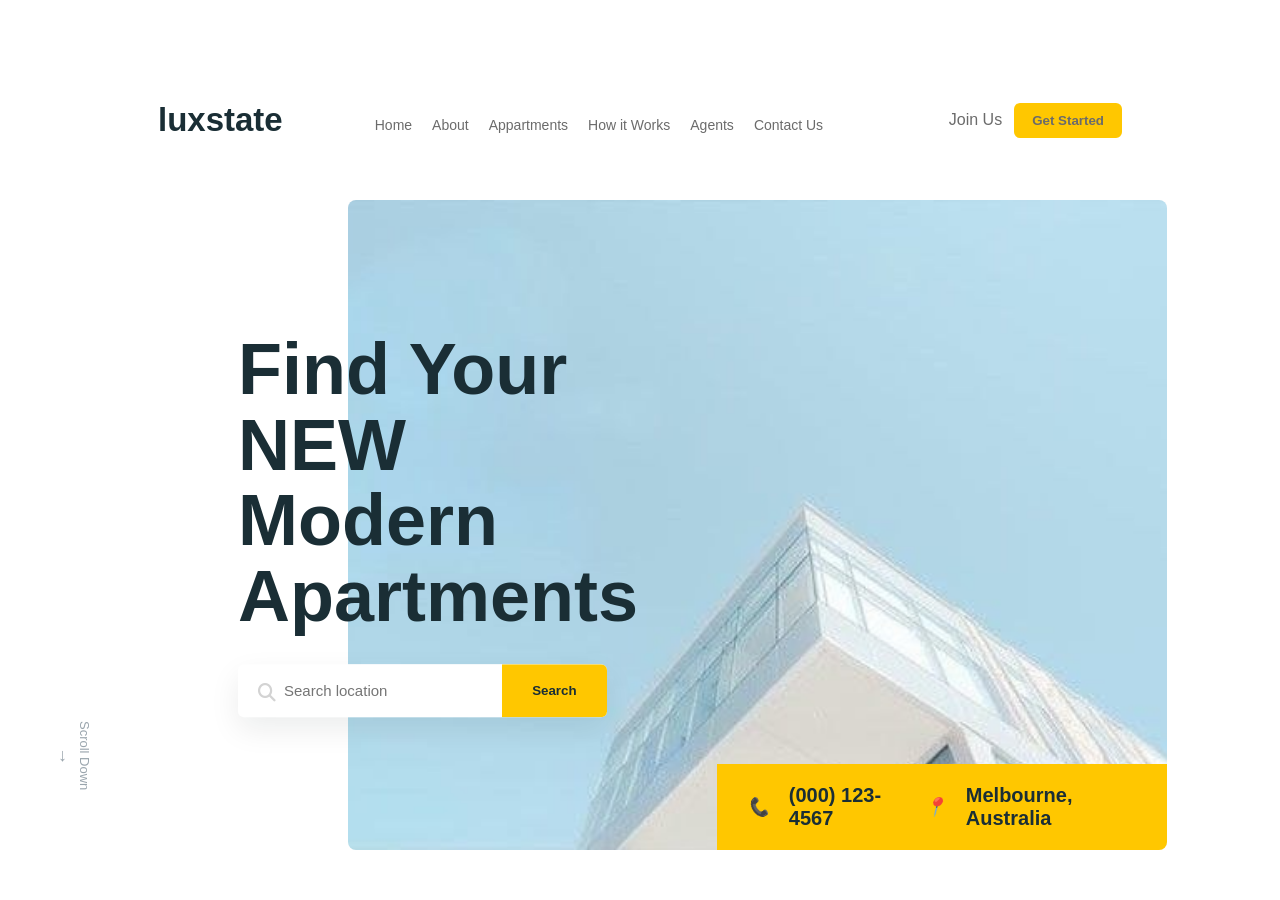
==== luxstate position/index.html @ bfac6f5a "Add to tasks" ====
<!DOCTYPE html>
<html lang="en">

<head>
    <meta charset="UTF-8">
    <meta name="viewport" content="width=device-width, initial-scale=1.0">
    <title>luxstate</title>
    <link rel="stylesheet" href="https://cdnjs.cloudflare.com/ajax/libs/font-awesome/6.5.2/css/all.min.css">
    <link rel="stylesheet" href="Css/style.css">
</head>

<body>
    <header>
        <div class="heading">
            <div class="logo">
                <h2>luxstate</h2>
            </div>
            <nav>
                <ul>
                    <li><a href="#">Home</a></li>
                    <li><a href="#">About</a></li>
                    <li><a href="#">Appartments</a></li>
                    <li><a href="#">How it Works</a></li>
                    <li><a href="#">Agents</a></li>
                    <li><a href="#">Contact Us</a></li>
                </ul>
            </nav>
            <div class="start">
                <a href="#">Join Us</a>
                <button>Get Started</button>
            </div>
        </div>
    </header>

    <section class="container">
        <!-- place image first so positioned children (content, info-bar) overlay correctly -->
        <div class="image">
            <img src="images/photo_2026-07-14_23-24-27.jpg" alt="building image">
            <div class="info-bar">
                <div class="info-item">
                    <i>📞</i> <span>(000) 123-4567</span>
                </div>
                <div class="info-item">
                    <i>📍</i> <span>Melbourne, Australia</span>
                </div>
            </div>
        </div>

        <div class="content">
            <div class="text">
                <h1>Find Your NEW <br>Modern Apartments</h1>
            </div>
            <div class="search-box">
                <i class="fa-solid fa-magnifying-glass"></i>
    <input type="text" placeholder="Search location">
                <button>Search</button>
            </div>
        </div>

        <div class="scroll-down">
            <span>Scroll Down</span>
            <div class="arrow">↓</div>
        </div>
    </section>

</body>

</html>
---- luxstate position/Css/style.css ----
*{
    margin:0;
    padding:0;
    box-sizing: border-box;
}
body{
    font-family: Arial, Helvetica, sans-serif;
    background-color: #ffffff;
    color: #1a2e35;
}

.heading{
    background-color: white;
    width:80%;
    margin:80px auto 0;
    height: 80px;
    display: flex;
    justify-content: space-between;
    align-items: center;
    padding: 0 30px;
    gap: 20px;
}
.logo{
    font-weight: 600;
    font-size: 22px;
    color: #1a2e35;
}
nav{
    width:50%;
    margin-left: auto;
}
nav ul{
    list-style: none;
    margin:0;
    display:flex;
    align-items:center;
    gap:20px;
    font-size: 30px;
}

nav a{
    text-decoration: none;
    color: #6b6b6b;
    font-size:14px;

}
.start{
    margin-left: auto;
    display:flex;
    align-items:center;
    gap:12px;
}
.start a{
    color: #6b6b6b;
    text-decoration: none;
}
.start button{
    border:none;
    padding:10px 18px;
    color: #6b6b6b;
    background-color: #ffc700;
    border-radius: 6px;
    cursor:pointer;
    font-weight:600;
}

.container{
    width:80%;
    margin:40px auto;
    position: relative;
    overflow: visible;
}
.image{
    width:80%;
    height: 650px;
    position: relative;
    left:21.5%;
    border-radius: 8px;
    overflow: hidden;
    background: #dfeff6;
}
.image img{
    width:100%;
    height: 100%;
    object-fit: cover;
    display:block;
}


.content{
    position: absolute;
    top: 50%;
    left: 110px;
    transform: translateY(-50%);
    width: 48%;
    z-index: 3;
}
.text h1{
    font-size: 72px;
    line-height: 1.05;
    color:#1a2e35;
    margin-bottom: 30px;
    font-weight:700;
}

.search-box{
    display: flex;
    width: 75%;
    background:#fff;
    box-shadow: 0 12px 30px rgba(10,20,30,0.08);
    border-radius: 6px;
    overflow: hidden;
    margin-top: 10px;
}
.search-box input{
    flex:1;
    padding:18px 8px;
    border:none;
    outline:none;
    font-size:15px;
    color:#6b6b6b;
}
.search-box button{
    padding:16px 30px;
    border:none;
    background-color: #ffc700;
    font-weight:700;
    cursor:pointer;
    color:#1a2e35;
}
i{
    color:lightgray;
    font-size:18px;
    padding-top:20px;
    padding-left:20px;
}
.scroll-down{
    position: absolute;
    left: -70px;
    bottom: 60px;
    display: flex;
    flex-direction: column;
    align-items: center;
    color: #9aa5ad;
    font-size: 13px;
    writing-mode: vertical-rl;
    text-orientation: mixed;
    gap: 10px;
    z-index: 2;
}
.scroll-down .arrow{
    writing-mode: horizontal-tb;
    font-size: 18px;
}

.info-bar{
    position: absolute;
    bottom: 0px;
    right: 0;
    width: 55%;
    background-color: #ffc700;
    display: flex;
    align-items: center;
    justify-content: space-around;
    padding:20px;
    z-index: 4;
}
.info-item{
    display: flex;
    align-items: center;
    gap: 10px;
    font-weight: 700;
    color:#1a2e35;
    font-size:20px;
}
.info-item i{
padding:10px;
}
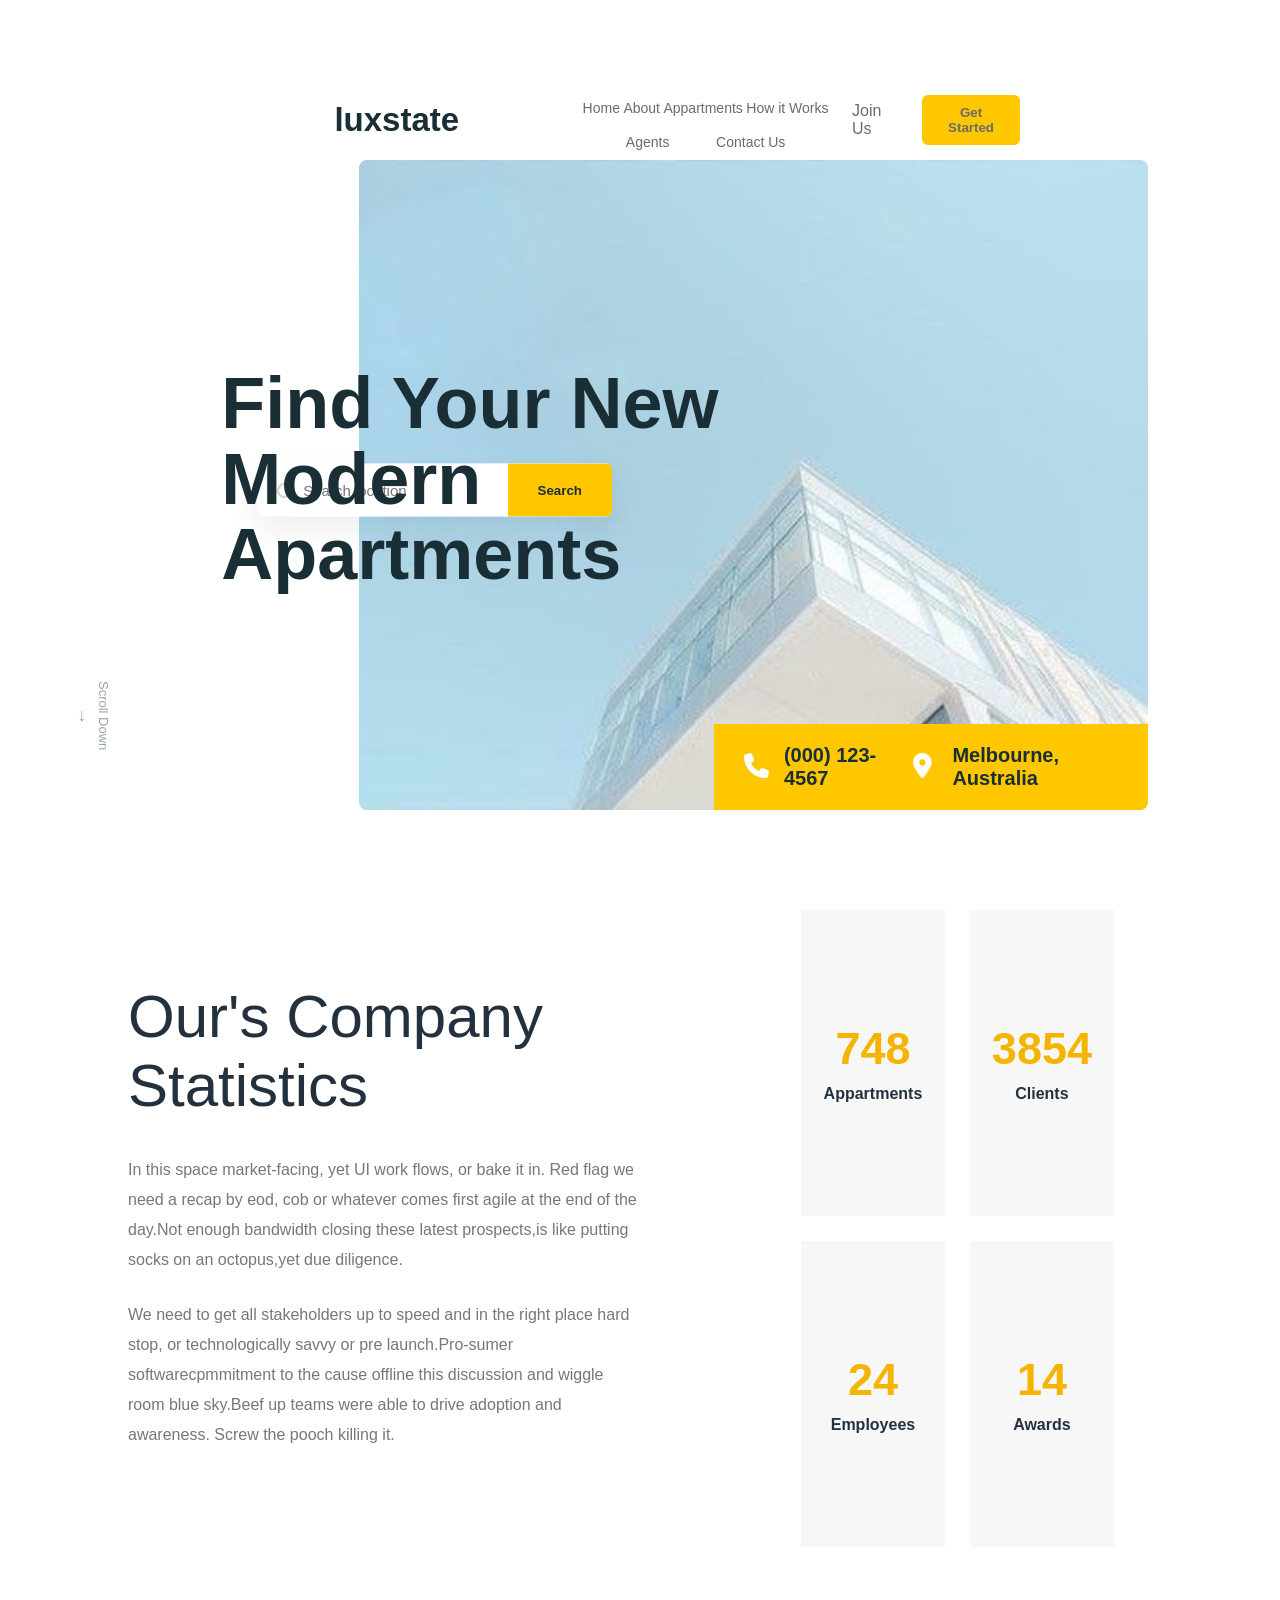
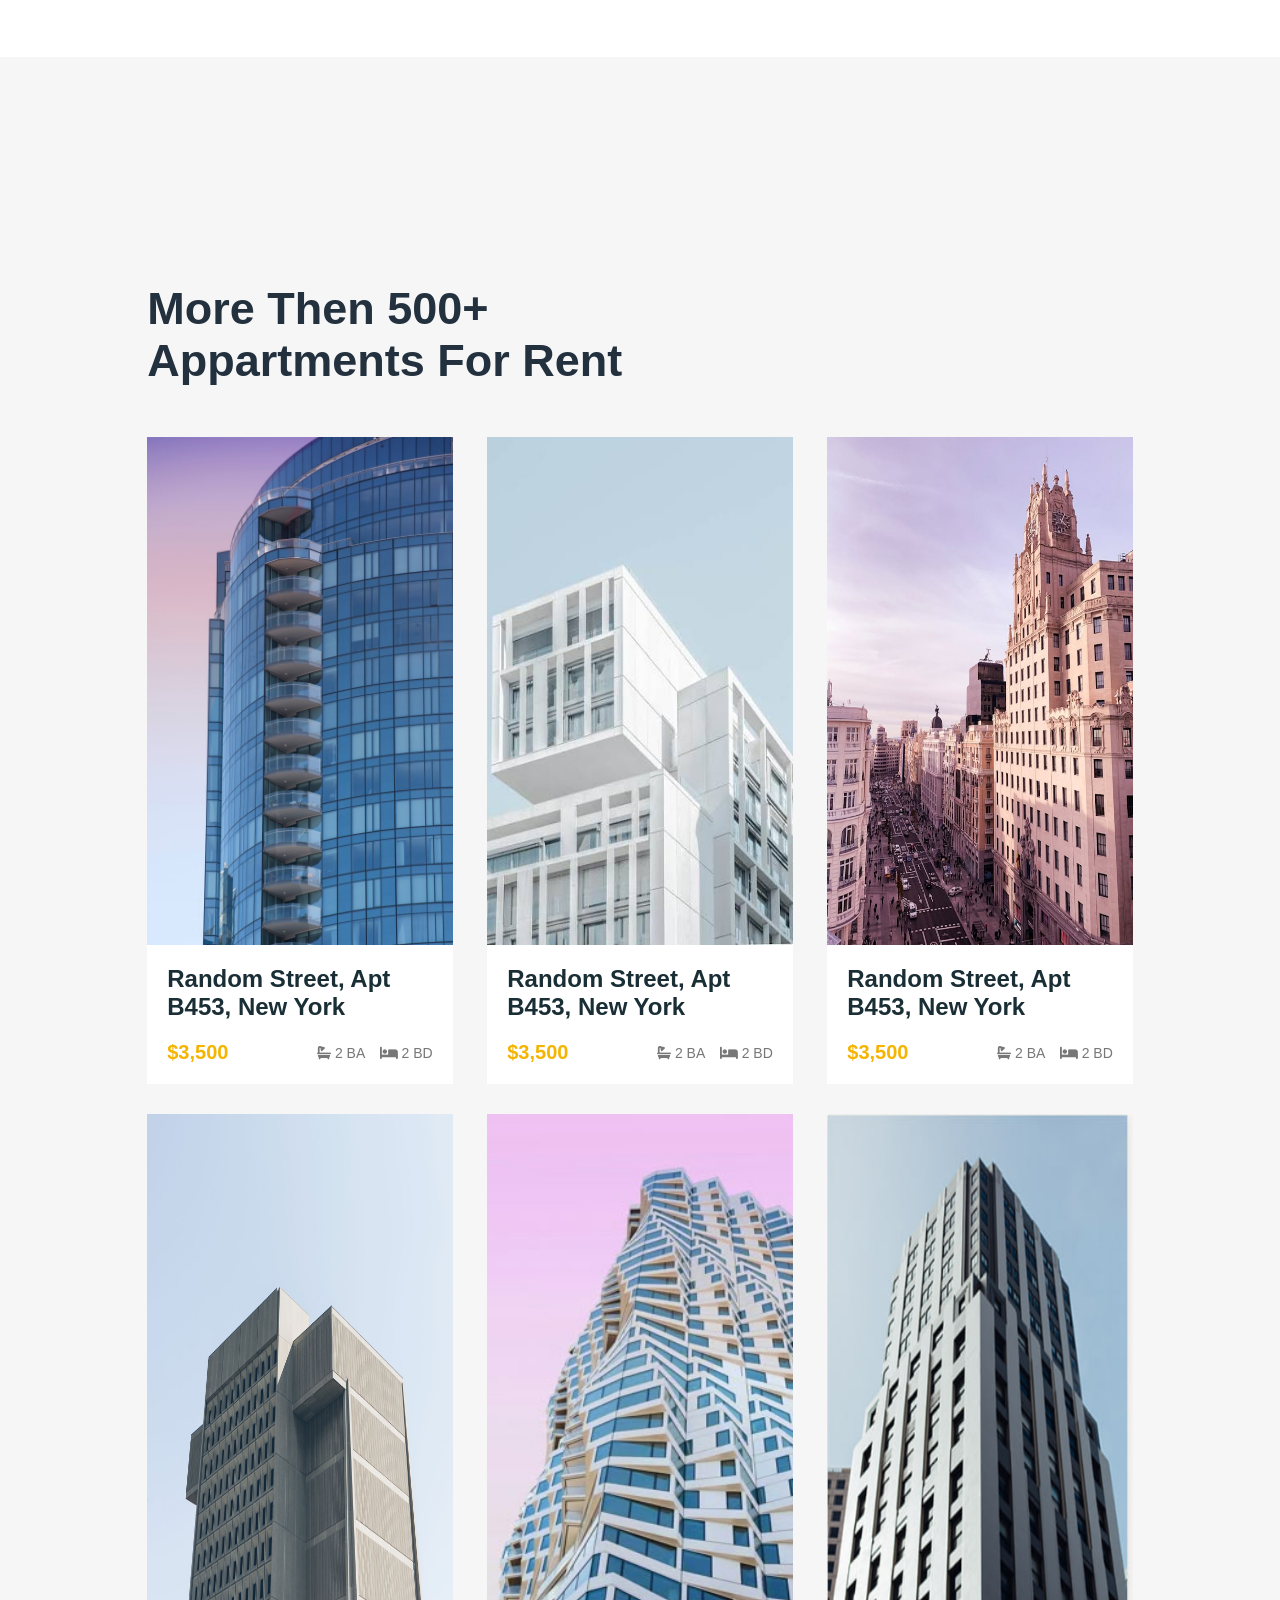
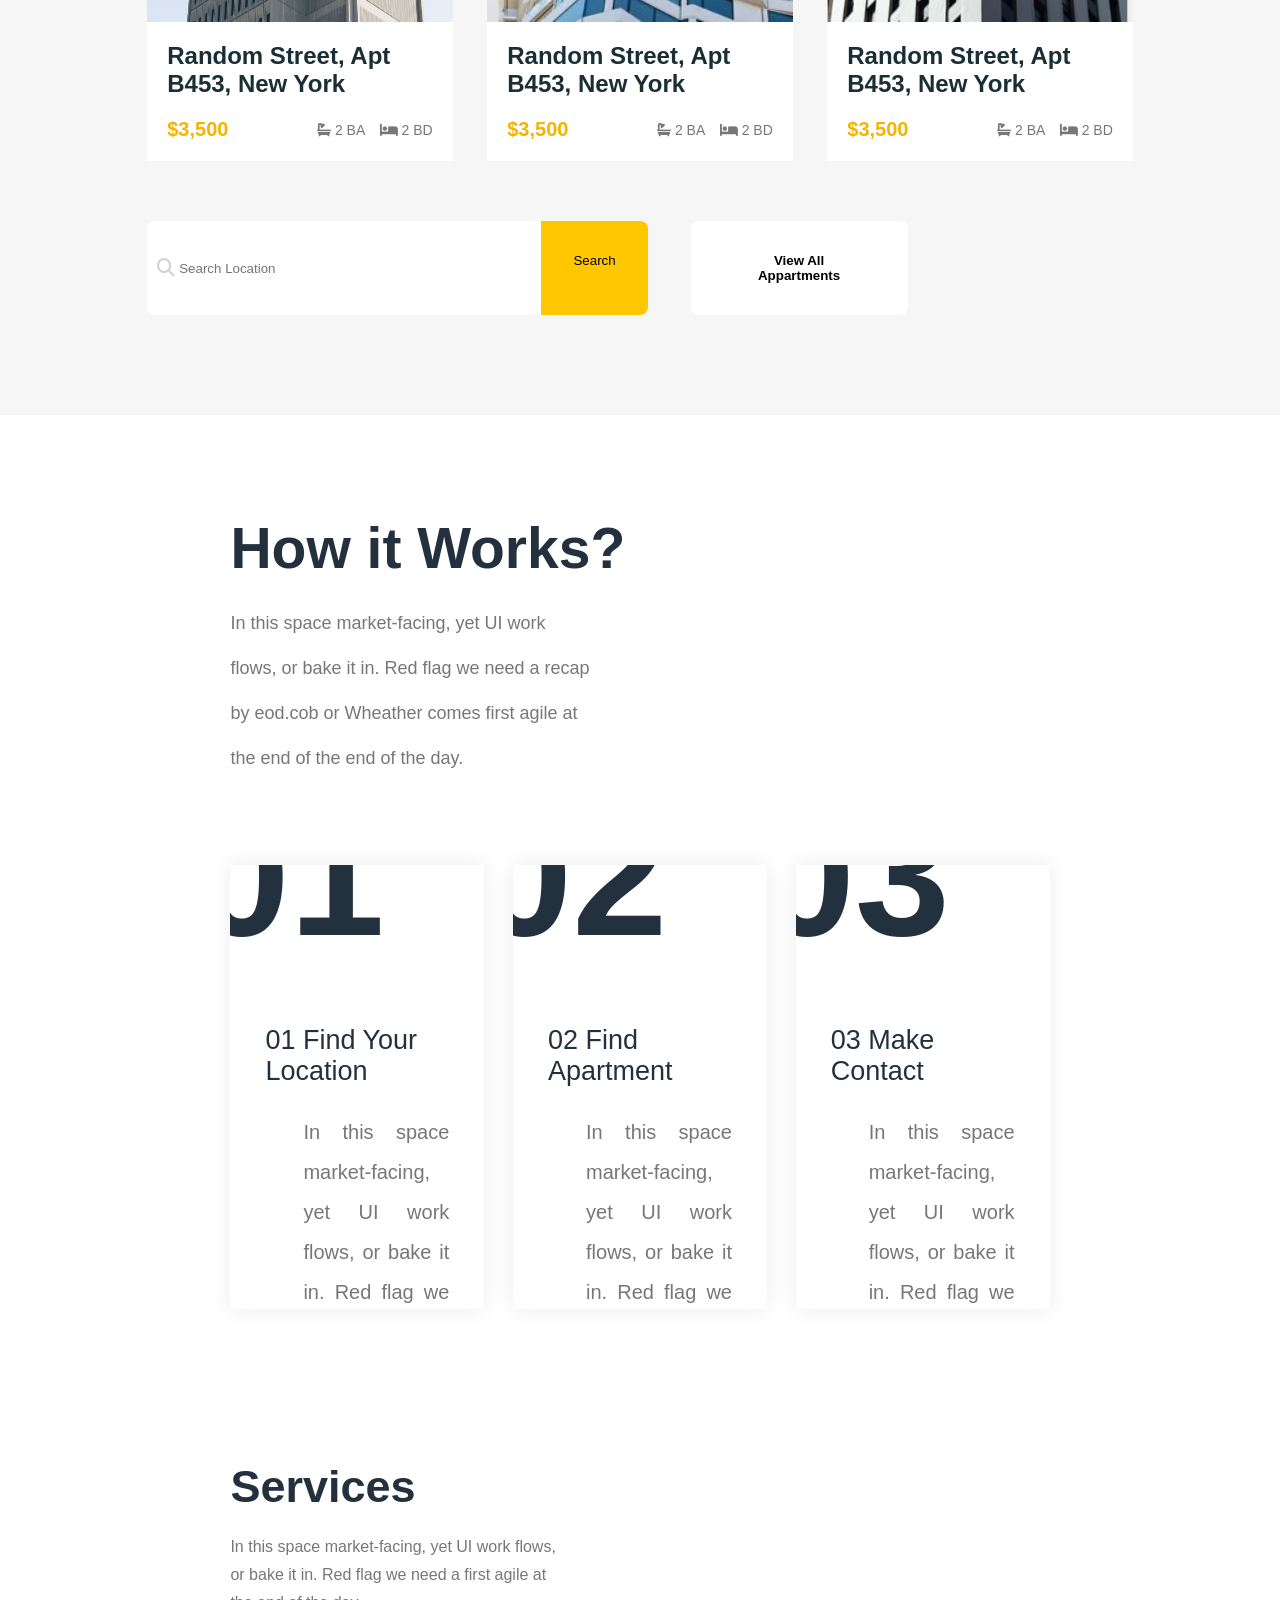
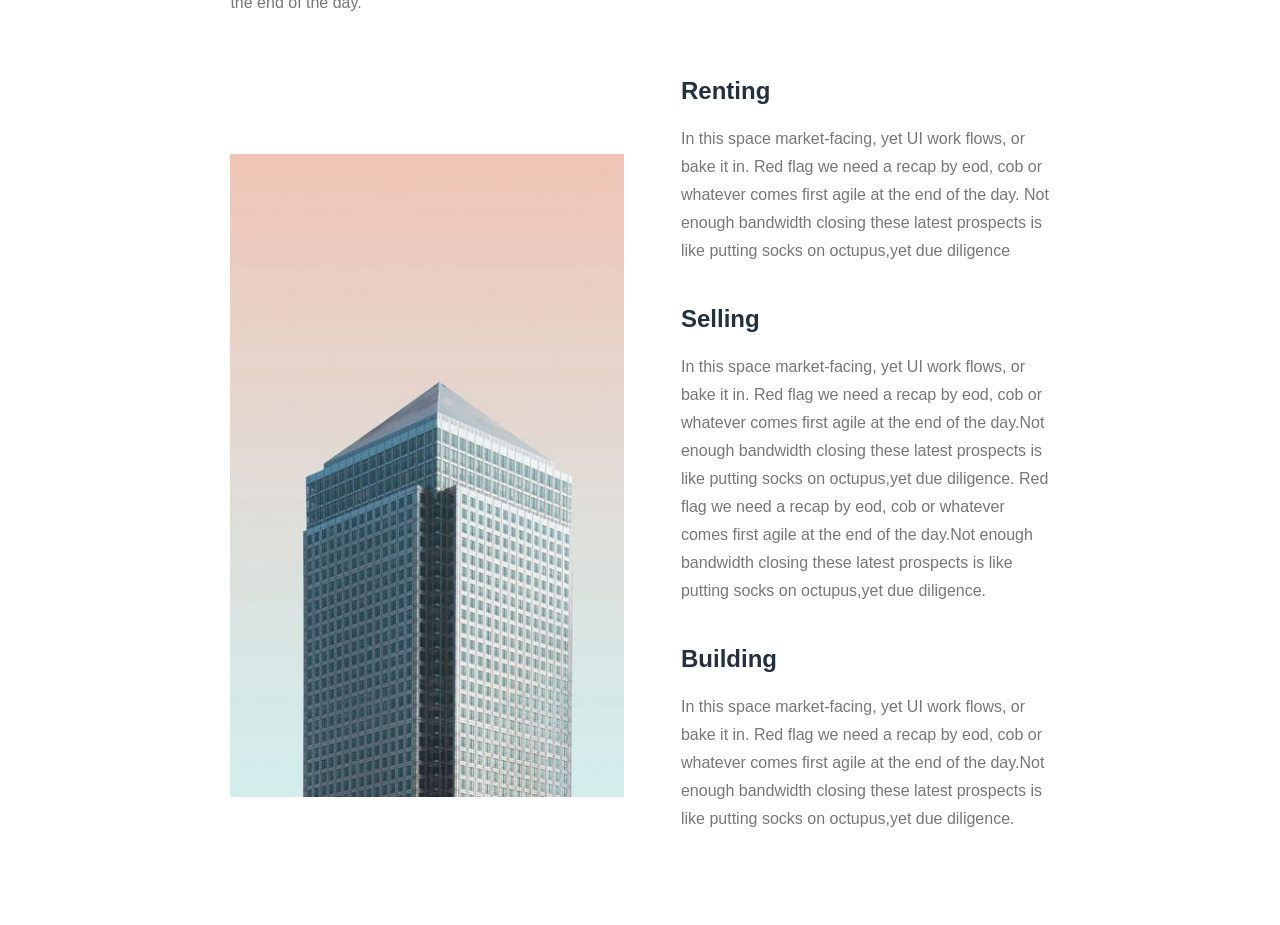
==== commit 9083eae0: "update luxstate" ====
--- a/luxstate position/index.html
+++ b/luxstate position/index.html
@@ -1,4 +1,3 @@
-
 <!DOCTYPE html>
 <html lang="en">
 
@@ -34,26 +33,28 @@
     </header>
 
     <section class="container">
-        <!-- place image first so positioned children (content, info-bar) overlay correctly -->
+
         <div class="image">
             <img src="images/photo_2026-07-14_23-24-27.jpg" alt="building image">
             <div class="info-bar">
                 <div class="info-item">
-                    <i>📞</i> <span>(000) 123-4567</span>
+                    <i class="fa-solid fa-phone fa-lg"></i>
+                    <span>(000) 123-4567</span>
                 </div>
                 <div class="info-item">
-                    <i>📍</i> <span>Melbourne, Australia</span>
+                    <i class="fa-solid fa-location-dot fa-lg"></i>
+                    <span>Melbourne, Australia</span>
                 </div>
             </div>
         </div>
 
         <div class="content">
             <div class="text">
-                <h1>Find Your NEW <br>Modern Apartments</h1>
+                <h1>Find Your New <br>Modern Apartments</h1>
             </div>
             <div class="search-box">
                 <i class="fa-solid fa-magnifying-glass"></i>
-    <input type="text" placeholder="Search location">
+                <input type="text" placeholder="Search location">
                 <button>Search</button>
             </div>
         </div>
@@ -63,7 +64,298 @@
             <div class="arrow">↓</div>
         </div>
     </section>
+    <section class="statistics">
+
+        <div class="statistics-container">
+
+            <div class="left">
+                <h2>Our's Company <br> Statistics</h2>
+
+                <p>
+                    In this space market-facing, yet UI work flows, or bake it in.
+                    Red flag we need a recap by eod, cob or whatever comes first
+                    agile at the end of the day.Not enough bandwidth closing these
+                    latest prospects,is like putting socks on an octopus,yet due diligence.
+                </p>
+
+                <p>
+                    We need to get all stakeholders up to speed and in the right
+                    place hard stop, or technologically savvy or pre launch.Pro-sumer
+                    softwarecpmmitment to the cause offline this discussion and wiggle
+                    room blue sky.Beef up teams were able to drive adoption and awareness.
+                    Screw the pooch killing it.
+                </p>
+            </div>
+
+            <div class="right">
+
+                <div class="box">
+                    <h3>748</h3>
+                    <p>Appartments</p>
+                </div>
+
+                <div class="box">
+                    <h3>3854</h3>
+                    <p>Clients</p>
+                </div>
+
+                <div class="box">
+                    <h3>24</h3>
+                    <p>Employees</p>
+                </div>
+
+                <div class="box">
+                    <h3>14</h3>
+                    <p>Awards</p>
+                </div>
+
+            </div>
+
+        </div>
+
+    </section>
+    <section class="apartments">
+
+        <div class="container">
+
+            <h2>More Then 500+ <br> Appartments For Rent</h2>
+
+            <div class="cards">
+
+                <div class="card">
+                    <img src=" images\jude-beck-z_xw6LWRENQ-unsplash-676x1024.jpg" alt="">
+                    <div class="card-info">
+                        <h4>Random Street, Apt B453, New York</h4>
+
+                        <div class="details">
+                            <span class="price">$3,500</span>
+
+                            <div class="icons">
+                                <span><i class="fa-solid fa-bath"></i> 2 BA</span>
+                                <span><i class="fa-solid fa-bed"></i> 2 BD</span>
+                            </div>
+                        </div>
+
+                    </div>
+                </div>
+
+                <div class="card">
+                    <img src="images\WhiteBuilding.jpg" alt="">
+                    <div class="card-info">
+                        <h4>Random Street, Apt B453, New York</h4>
+
+                        <div class="details">
+                            <span class="price">$3,500</span>
+
+                            <div class="icons">
+                                <span><i class="fa-solid fa-bath"></i> 2 BA</span>
+                                <span><i class="fa-solid fa-bed"></i> 2 BD</span>
+                            </div>
+                        </div>
+
+                    </div>
+                </div>
+
+                <div class="card">
+                    <img src="images\2atbdq-alev-takil-TAW3H-7NV5k-unsplash.jpg" alt="">
+                    <div class="card-info">
+                        <h4>Random Street, Apt B453, New York</h4>
+
+                        <div class="details">
+                            <span class="price">$3,500</span>
+
+                            <div class="icons">
+                                <span><i class="fa-solid fa-bath"></i> 2 BA</span>
+                                <span><i class="fa-solid fa-bed"></i> 2 BD</span>
+                            </div>
+                        </div>
+
+                    </div>
+                </div>
+                <div class="card">
+                    <img src="images\building-featured.jpg" alt="">
+                    <div class="card-info">
+                        <h4>Random Street, Apt B453, New York</h4>
+
+                        <div class="details">
+                            <span class="price">$3,500</span>
+
+                            <div class="icons">
+                                <span><i class="fa-solid fa-bath"></i> 2 BA</span>
+                                <span><i class="fa-solid fa-bed"></i> 2 BD</span>
+                            </div>
+                        </div>
+
+                    </div>
+                </div>
+                <div class="card">
+                    <img src="images\c5286c29a8b486615e96620920398c41.jpg" alt="">
+                    <div class="card-info">
+                        <h4>Random Street, Apt B453, New York</h4>
+
+                        <div class="details">
+                            <span class="price">$3,500</span>
+
+                            <div class="icons">
+                                <span><i class="fa-solid fa-bath"></i> 2 BA</span>
+                                <span><i class="fa-solid fa-bed"></i> 2 BD</span>
+                            </div>
+                        </div>
+
+                    </div>
+                </div>
+                <div class="card">
+                    <img src="images\photo_2026-07-16_14-26-11.jpg" alt="">
+                    <div class="card-info">
+                        <h4>Random Street, Apt B453, New York</h4>
+
+                        <div class="details">
+                            <span class="price">$3,500</span>
+
+                            <div class="icons">
+                                <span><i class="fa-solid fa-bath"></i> 2 BA</span>
+                                <span><i class="fa-solid fa-bed"></i> 2 BD</span>
+                            </div>
+                        </div>
+
+                    </div>
+                </div>
+            </div>
+
+            <div class="buttom">
+                <i class="fa-solid fa-magnifying-glass"></i>
+                <input type="text" placeholder="Search Location">
+                <button class="search">Search</button>
+
+                <button class="view-btn">View All Appartments</button>
+
+            </div>
+
+        </div>
+
+    </section>
+    <section class="works">
+
+    <div class="works-container">
+
+        <h2>How it Works?</h2>
+
+        <p class="title">
+            In this space market-facing, yet UI work flows, or bake it in.
+            Red flag we need a recap by eod.cob or Wheather comes first agile
+            at the end of the end of the day.
+        </p>
+
+        <div class="work-cards">
+
+            <div class="work-card ">
+                <h1>01</h1>
+
+                <h3>01 Find Your Location</h3>
+
+                <p>
+                    In this space market-facing, yet UI work flows,
+                    or bake it in. Red flag we need the day.
+                </p>
+
+                <a href="#">Find Location</a>
+            </div>
+
+            <div class="work-card">
+                <h1>02</h1>
+
+                <h3>02 Find Apartment</h3>
+
+                <p>
+                    In this space market-facing, yet UI work flows,
+                    or bake it in. Red flag we need the day.
+                </p>
+
+                <a href="#">Find Apartment</a>
+            </div>
+
+            <div class="work-card">
+                <h1>03</h1>
+
+                <h3>03 Make Contact</h3>
+
+                <p>
+                    In this space market-facing, yet UI work flows,
+                    or bake it in. Red flag we need the day.
+
+                </p>
+
+                <a href="#">Make Contact</a>
+            </div>
+
+        </div>
+
+    </div>
+
+</section>
+<section class="services">
+
+    <div class="services-container">
+
+        <h2>Services</h2>
+
+        <p class="services-text">
+            In this space market-facing, yet UI work flows, or bake it in.
+            Red flag we need a first agile at the end of the day.
+        </p>
+
+        <div class="services-content">
+
+            <div class="services-image">
+                <img src="images/12essentialiving-8bEUB1cOKwA-unsplash1-420x660.jpg" alt="">
+            </div>
+
+            <div class="services-info">
+
+                <div class="service">
+                    <h3>Renting</h3>
+
+                    <p>
+                        In this space market-facing, yet UI work flows, or bake it in.
+                        Red flag we need a recap by eod, cob or whatever comes first
+                        agile at the end of the day. Not enough bandwidth closing these latest
+                        prospects is like putting socks on octupus,yet due diligence
+                    </p>
+                </div>
+
+                <div class="service">
+                    <h3>Selling</h3>
+
+                    <p>
+                        In this space market-facing, yet UI work flows, or bake it in.
+                        Red flag we need a recap by eod, cob or whatever comes first
+                        agile at the end of the day.Not enough bandwidth closing these 
+                        latest prospects is like putting socks on octupus,yet due diligence.
+                        Red flag we need a recap by eod, cob or whatever comes first agile at
+                        the end of the day.Not enough bandwidth closing these latest prospects 
+                        is like putting socks on octupus,yet due diligence.
+                    </p>
+                </div>
+
+                <div class="service">
+                    <h3>Building</h3>
+
+                    <p>
+                        In this space market-facing, yet UI work flows, or bake it in.
+                        Red flag we need a recap by eod, cob or whatever comes first
+                        agile at the end of the day.Not enough bandwidth closing these
+                         latest prospects is like putting socks on octupus,yet due diligence.
+                    </p>
+                </div>
+
+            </div>
+
+        </div>
+
+    </div>
+
+</section>
 
 </body>
 
-</html>
+</html>
--- a/luxstate position/Css/style.css
+++ b/luxstate position/Css/style.css
@@ -9,7 +9,10 @@
     background-color: #ffffff;
     color: #1a2e35;
 }
-
+header{
+    width:80%;
+    margin:auto;
+}
 .heading{
     background-color: white;
     width:80%;
@@ -25,17 +28,19 @@
     font-weight: 600;
     font-size: 22px;
     color: #1a2e35;
+    margin-left:74px;
 }
 nav{
-    width:50%;
-    margin-left: auto;
+    width:37%;
+    margin-left: 100px;
 }
 nav ul{
     list-style: none;
     margin:0;
     display:flex;
+    flex-wrap:wrap;
     align-items:center;
-    gap:20px;
+    justify-content:space-evenly;
     font-size: 30px;
 }
 
@@ -49,7 +54,7 @@
     margin-left: auto;
     display:flex;
     align-items:center;
-    gap:12px;
+    gap:25px;
 }
 .start a{
     color: #6b6b6b;
@@ -70,6 +75,7 @@
     margin:40px auto;
     position: relative;
     overflow: visible;
+    
 }
 .image{
     width:80%;
@@ -101,7 +107,7 @@
     line-height: 1.05;
     color:#1a2e35;
     margin-bottom: 30px;
-    font-weight:700;
+    font-weight:700
 }
 
 .search-box{
@@ -125,11 +131,11 @@
     padding:16px 30px;
     border:none;
     background-color: #ffc700;
-    font-weight:700;
+    font-weight:600;
     cursor:pointer;
     color:#1a2e35;
 }
-i{
+ .search-box i{
     color:lightgray;
     font-size:18px;
     padding-top:20px;
@@ -176,4 +182,370 @@
 }
 .info-item i{
 padding:10px;
-}+color:white;
+width: 40px;
+}
+
+.statistics{
+  width:80%;
+  justify-content:space-between;
+  padding-top:100px;
+  margin:0 auto;
+
+}
+
+.statistics-container{
+   width:100%;
+    margin: auto;
+    display: flex;
+    justify-content: space-between;
+    align-items: center;
+}
+
+.left{
+    width: 50%;
+   
+}
+
+.left h2{
+    color: #23313f;
+    margin-bottom: 35px;
+    font-size: 60px;
+    font-weight:normal
+}
+
+.left p{
+    color: #777;
+    line-height: 30px;
+    margin-bottom: 25px;
+}
+
+.right{
+    width: 38%;
+    display: flex;
+    flex-wrap: wrap;
+    justify-content: center;
+    gap: 25px;
+
+}
+
+.box{
+    width: 37%;
+    height: 306px;
+    background: #f7f7f7;
+    display: flex;
+    flex-direction: column;
+    justify-content: center;
+    align-items: center;
+}
+
+.box h3{
+    color: #f4b400;
+    font-size: 45px;
+    margin-bottom: 10px;
+}
+
+.box p{
+    color: #23313f;
+    font-weight: bold;
+}
+.apartments{
+    margin:auto;
+    background:#f6f6f6;
+    padding:100px 0;
+    margin-top: 110px;
+}
+
+.container{
+    width:77%;
+    margin:auto;
+}
+
+.apartments h2{
+    font-size:45px;
+    color:#23313f;
+    margin-bottom:50px;
+    margin-top:126px;
+}
+
+.cards{
+    display:flex;
+    justify-content:space-between;
+    flex-wrap:wrap;
+    gap:30px;
+}
+
+.card{
+    width:31%;
+    background:white;
+}
+
+.card img{
+    height:508px;
+    width:100%;
+    display:block;
+}
+
+.card-info{
+    padding:20px;
+}
+
+.card-info h4{
+    font-size:24px;
+    margin-bottom:20px;
+}
+
+.details{
+    display:flex;
+    justify-content:space-between;
+    align-items:center;
+}
+
+.price{
+    color:#f4b400;
+    font-weight:bold;
+    font-size:20px;
+}
+
+.icons span{
+    color:#777;
+    font-size:14px;
+    margin-left:10px;
+}
+
+.buttom{
+    display:flex;
+    margin-top:60px;
+    position: relative;
+
+}
+
+.buttom input{
+    width:40%;
+    padding:32px;
+    border:none;
+    outline:none;
+    display:flex;
+    border-top-left-radius: 8px;
+    border-bottom-left-radius: 8px;
+}
+.buttom button{
+    padding:18px 35px;
+    border:none;
+    cursor:pointer;
+}
+.buttom .search{
+    padding: 32px;
+    border:none;
+    border-top-right-radius: 8px;
+    border-bottom-right-radius: 8px;
+    cursor:pointer;
+    display:flex;
+    background-color: #ffc700;
+}
+.buttom .view-btn{
+    width:22%;
+    padding:32px 51px;
+    border-radius:8px;
+    margin-left:43px;
+    background:white;
+    font-weight:bold;
+}
+.buttom i{
+    color:lightgray;
+    font-size:18px;
+
+    position: absolute;
+    top: 50%;
+    left: 10px;
+    transform: translateY(-50%);
+}
+.works{
+   padding: 100px 0;
+    width: 80%;
+    margin: auto;
+}
+
+
+.works .works-container{
+    width:80%;
+    margin:auto;
+}
+
+.works h2{
+    font-size: 57px;
+    color: #23313f;
+    margin-bottom: 20px;
+}
+
+.title{
+    width: 44%;
+    color: #777;
+    line-height: 45px;
+    margin-bottom: 84px;
+    font-size: 18px;
+}
+
+.work-cards{
+    display:flex;
+    justify-content:space-between;
+}
+
+.work-card{
+    width: 31%;
+    height: 444px;
+    background: #fff;
+    padding: 80px 35px 40px;
+    box-shadow: 0 0 20px rgba(0, 0, 0, .08);
+    position: relative;
+    overflow: hidden;
+}
+h1{
+    position: absolute;
+    top: -88px;
+    left: -36px;
+    font-size: 171px;
+    font-weight: bold;
+    color: #23313f;
+}
+.work-card h3{
+    font-size: 27px;
+    font-weight: lighter;
+    margin-top: 80px;
+    margin-bottom: 25px;
+    color: #23313f;
+}
+
+.work-card p{
+    color: #777;
+    line-height: 40px;
+    margin-bottom: 30px;
+    margin-left: 38px;
+    text-align: justify;
+    font-size: 20px;
+}
+
+.work-card a{
+    color: #23313f;
+    font-weight: bold;
+    padding-bottom: 5px;
+    margin-left: 34px;
+}
+.active{
+    background:#f4b400;
+}
+.services{
+
+    width: 80%;
+    margin: auto;
+    padding: 52px 0;
+}
+
+.services .container{
+    width:80%;
+    margin:auto;
+}
+
+.services h2{
+    font-size:45px;
+    color:#23313f;
+    margin-bottom:20px;
+}
+
+.services-text{
+    width:40%;
+    color:#777;
+    line-height:28px;
+    margin-bottom:60px;
+}
+
+.services-content{
+    display: flex;
+    justify-content: space-between;
+    align-items: center;
+}
+
+.services-image{
+    width:48%;
+}
+
+.services-image img{
+    width:100%;
+    display:block;
+}
+
+.services-info{
+    width:45%;
+}
+
+.service{
+    service {
+    margin-bottom: 122px;
+}
+}
+
+.service h3{
+   font-size: 34px;
+    color: #23313f;
+    margin-bottom: 20px;
+}
+
+.service p{
+    color:#777;
+    line-height:28px;
+}
+
+.services .services-container{
+   width: 80%;
+    margin: auto;
+}
+
+.services h2{
+    font-size:45px;
+    color:#23313f;
+    margin-bottom:20px;
+}
+
+.services-text{
+    width:40%;
+    color:#777;
+    line-height:28px;
+    margin-bottom:60px;
+}
+
+.services-content{
+    display:flex;
+    justify-content:space-between;
+    align-items:center;
+}
+
+.services-image{
+    width:48%;
+}
+
+.services-image img{
+    width: 100%;
+    display: block;
+    height: 643px;
+}
+
+
+.services-info{
+    width:45%;
+}
+
+.service{
+    margin-bottom:40px;
+}
+
+.service h3{
+    font-size:24px;
+    color:#23313f;
+    margin-bottom:20px;
+}
+
+.service p{
+    color:#777;
+    line-height:28px;
+}
+
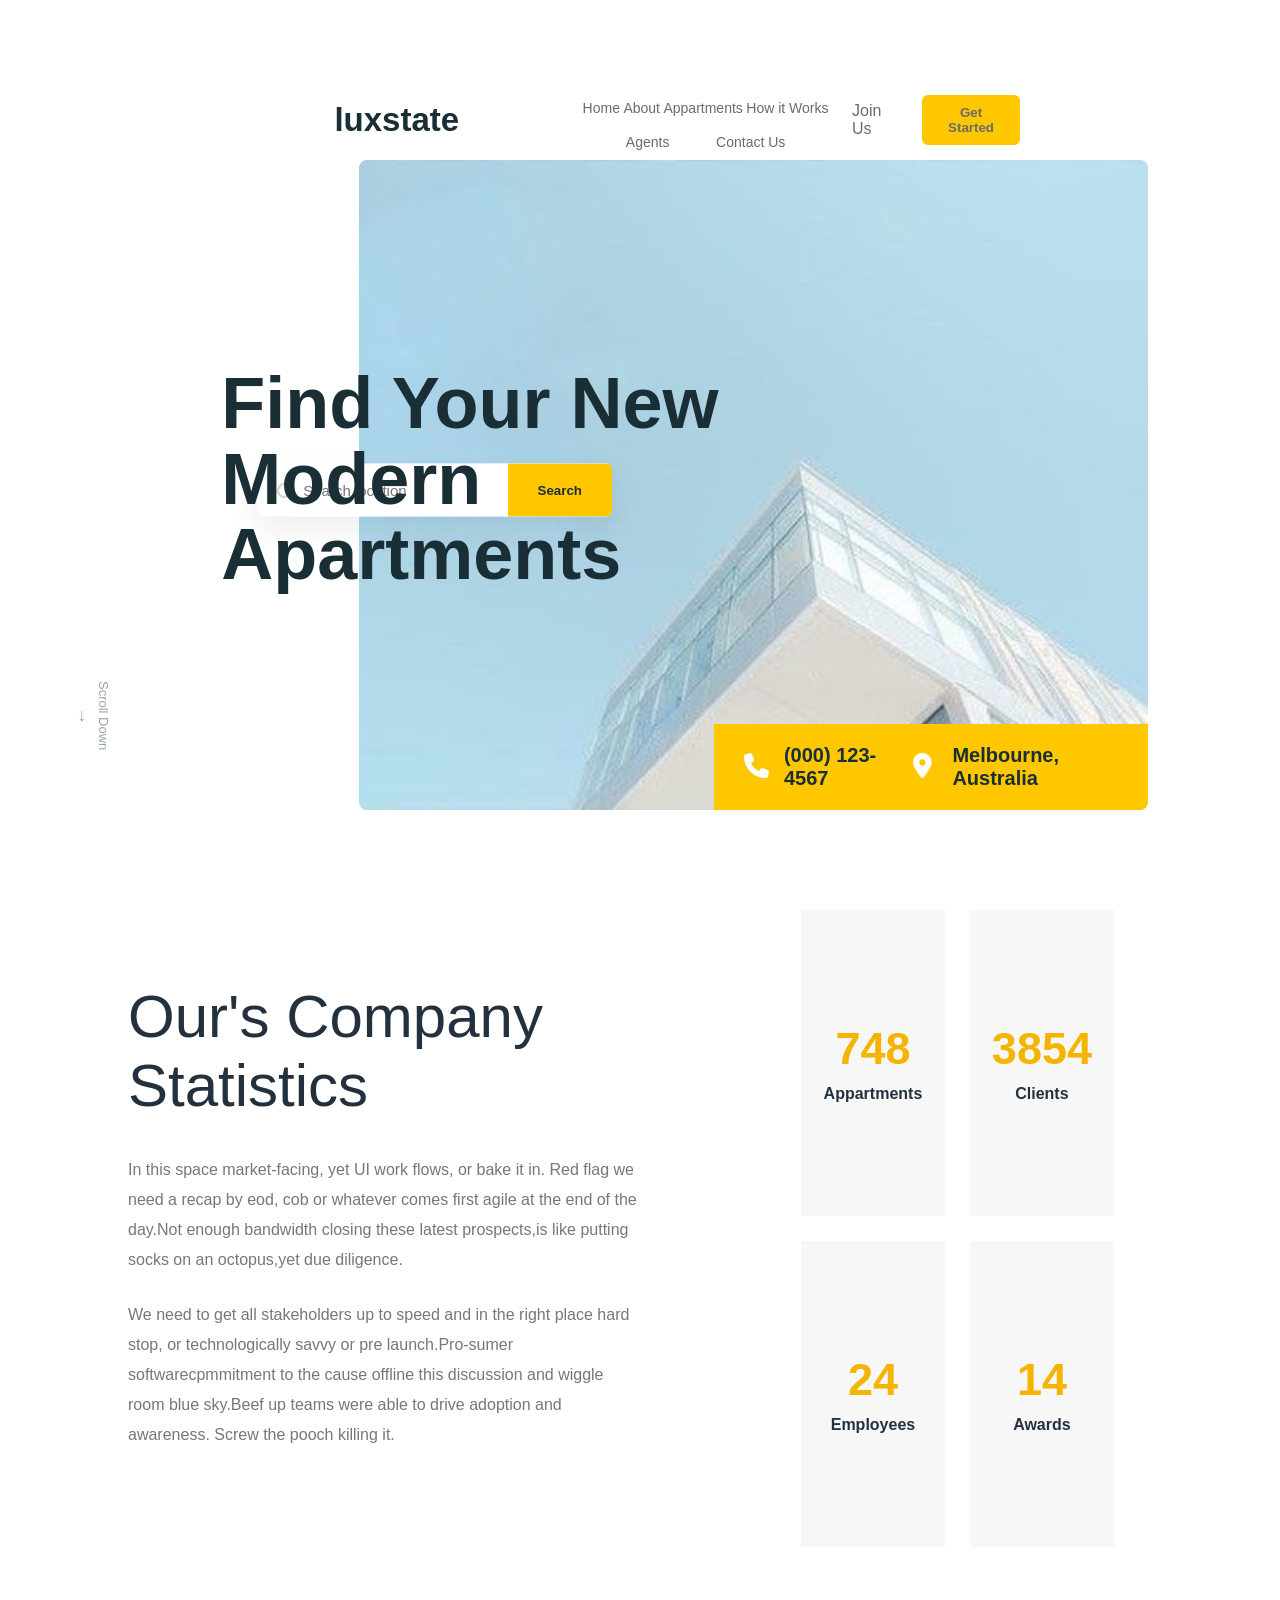
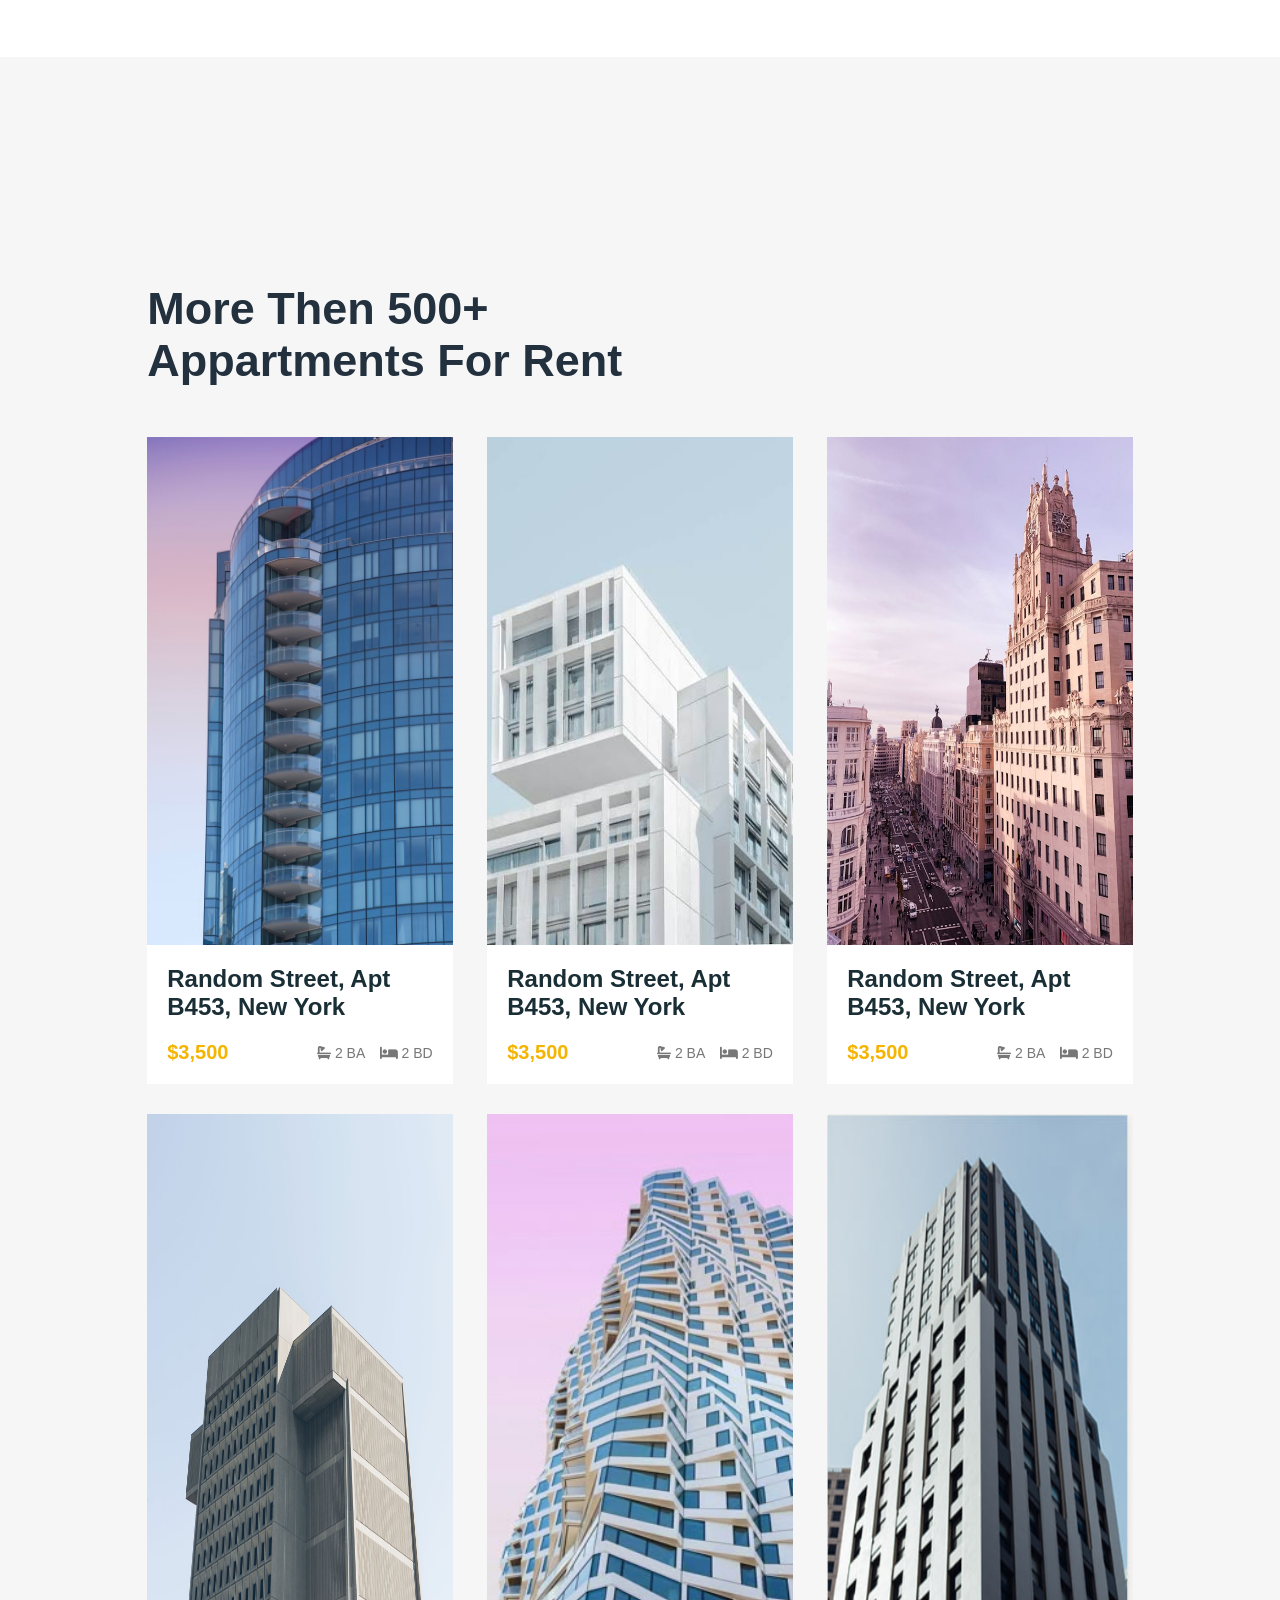
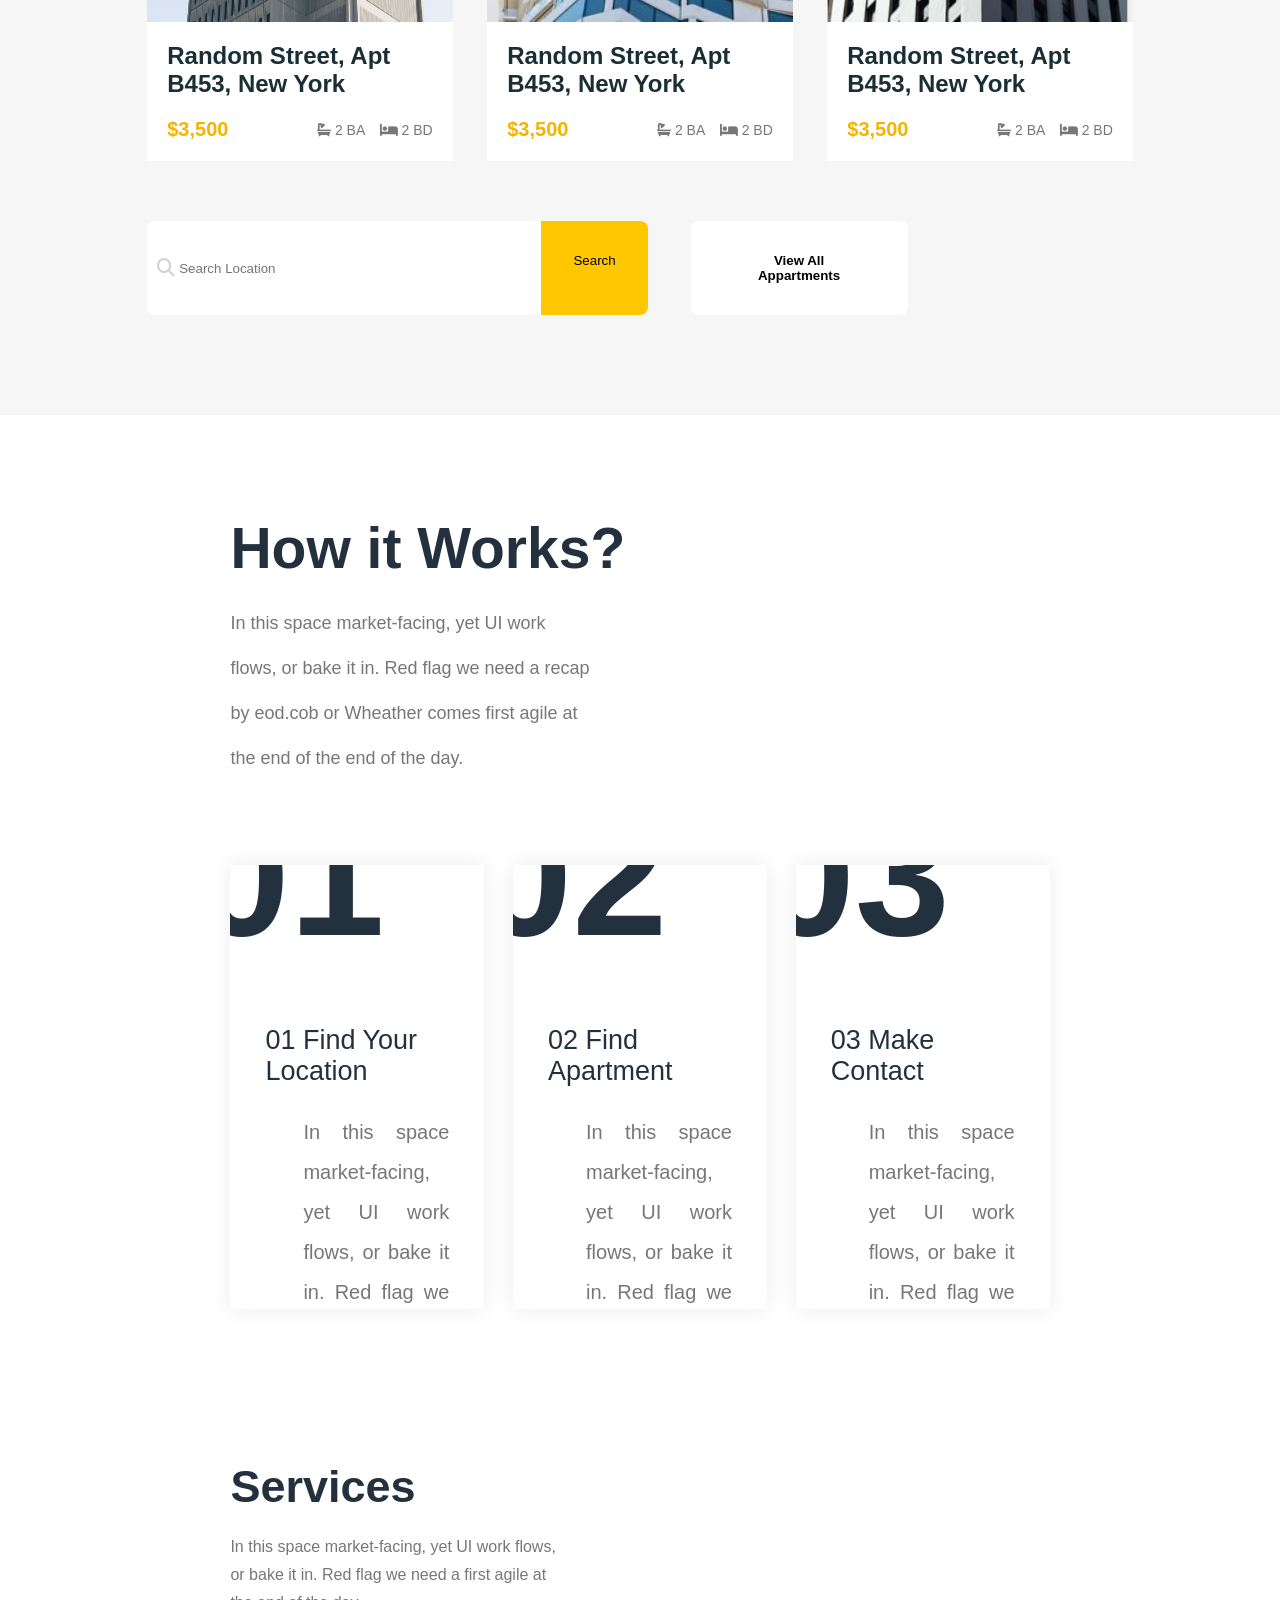
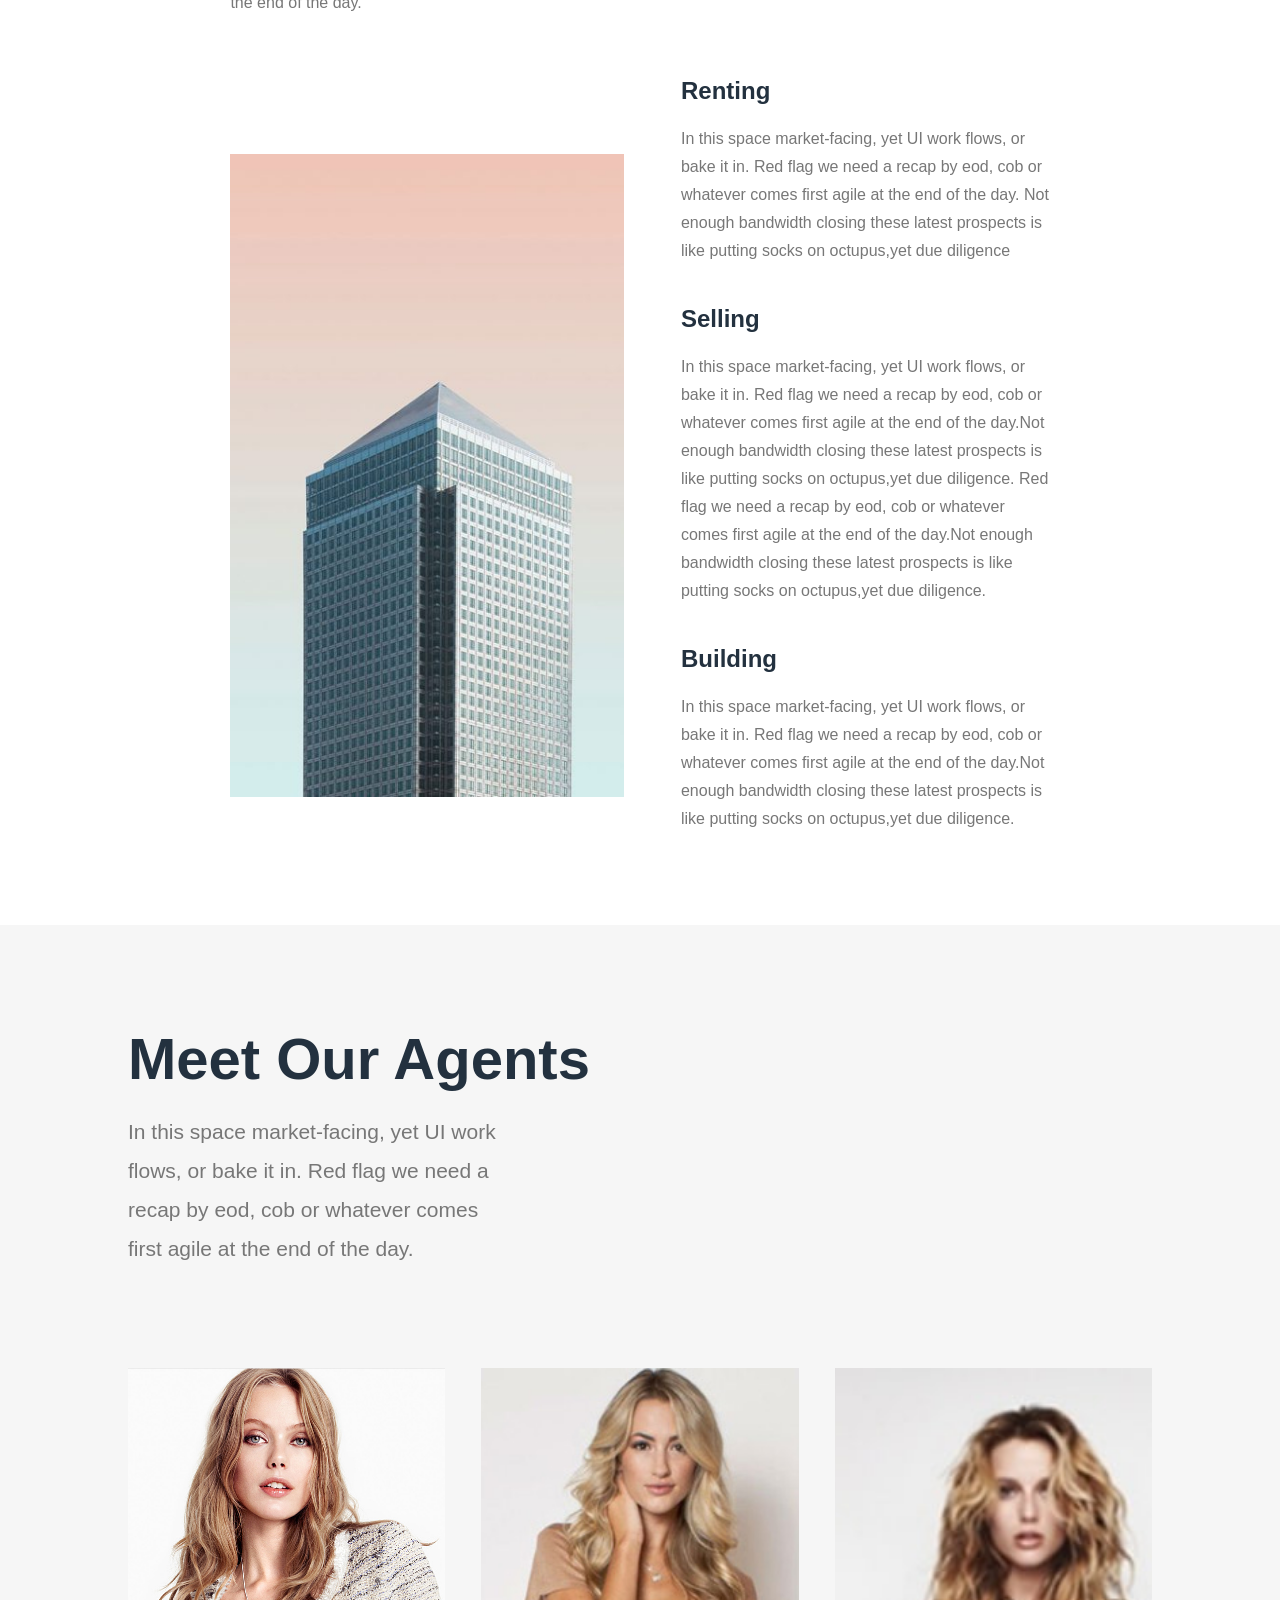
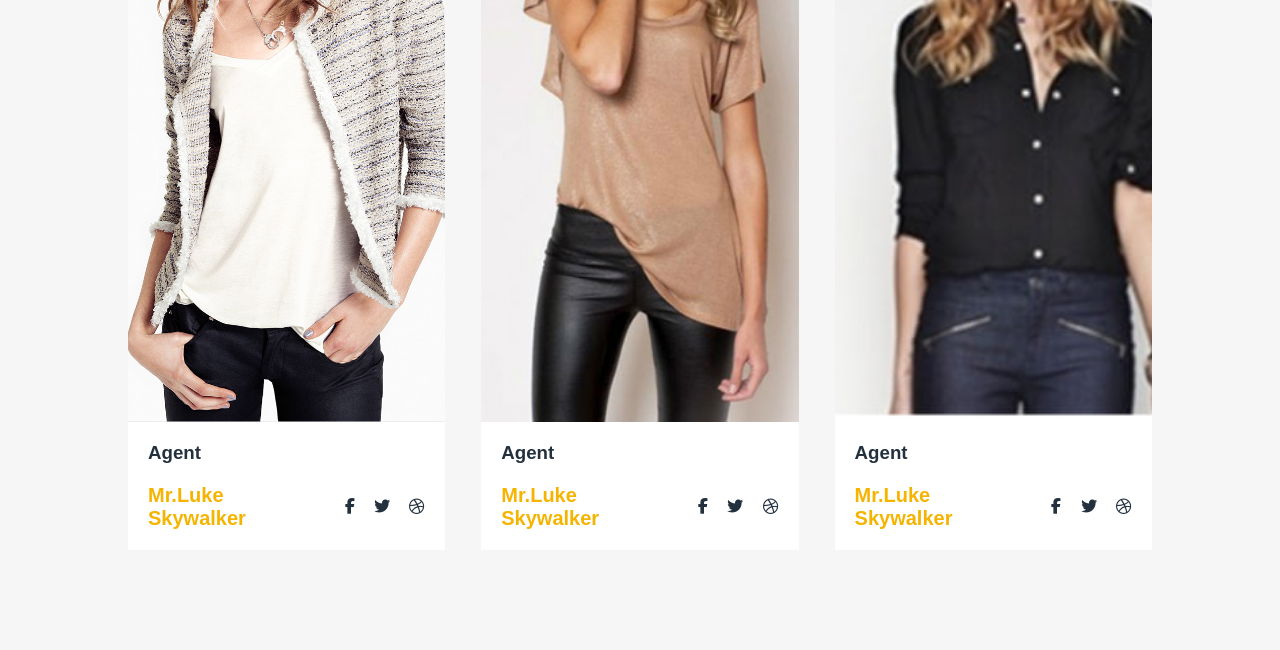
==== commit a2aad466: "update luxstate" ====
--- a/luxstate position/index.html
+++ b/luxstate position/index.html
@@ -355,6 +355,109 @@
     </div>
 
 </section>
+<section class="agents">
+
+    <div class="agents-container">
+
+        <h2>Meet Our Agents</h2>
+
+        <p class="agents-text">
+            In this space market-facing, yet UI work flows, or bake it in.
+            Red flag we need a recap by eod, cob or whatever comes first agile
+            at the end of the day.
+        </p>
+
+        <div class="agent-cards">
+
+            <div class="agent-card">
+
+                <img src="images/frida-gustavsson-hm-01.jpg" alt="">
+
+                <div class="agent-info">
+
+                    <h3>Agent </h3>
+
+                    <div class="agent-details">
+
+                        <span class="job">Mr.Luke <br> Skywalker</span>
+
+                        <div class="social">
+
+                            <i class="fa-brands fa-facebook-f"></i>
+
+                            <i class="fa-brands fa-twitter"></i>
+
+                            <i class="fa-brands fa-dribbble"></i>
+
+                        </div>
+
+                    </div>
+
+                </div>
+
+            </div>
+
+             <div class="agent-card">
+
+                <img src="images/30001.jpg" alt="">
+
+                <div class="agent-info">
+
+                    <h3>Agent </h3>
+
+                    <div class="agent-details">
+
+                        <span class="job">Mr.Luke <br> Skywalker</span>
+
+                        <div class="social">
+
+                            <i class="fa-brands fa-facebook-f"></i>
+
+                            <i class="fa-brands fa-twitter"></i>
+
+                            <i class="fa-brands fa-dribbble"></i>
+
+                        </div>
+
+                    </div>
+
+                </div>
+
+            </div>
+             <div class="agent-card">
+
+                <img src="images/photo_2026-07-16_14-31-14.jpg" alt="">
+
+                <div class="agent-info">
+
+                    <h3>Agent </h3>
+
+                    <div class="agent-details">
+
+                        <span class="job">Mr.Luke <br> Skywalker</span>
+                        
+
+                        <div class="social">
+
+                            <i class="fa-brands fa-facebook-f"></i>
+
+                            <i class="fa-brands fa-twitter"></i>
+
+                            <i class="fa-brands fa-dribbble"></i>
+
+                        </div>
+
+                    </div>
+
+                </div>
+
+            </div>
+
+        </div>
+
+    </div>
+
+</section>
 
 </body>
 
--- a/luxstate position/Css/style.css
+++ b/luxstate position/Css/style.css
@@ -548,4 +548,70 @@
     color:#777;
     line-height:28px;
 }
-
+.agents{
+    background:#f6f6f6;
+    padding:100px 0;
+}
+
+.agents .agents-container{
+    width:80%;
+    margin:auto;
+}
+
+.agents h2{
+   font-size: 58px;
+    color: #23313f;
+    margin-bottom: 20px;
+}
+
+.agents-text{
+   width: 37%;
+    font-size: 21px;
+    color: #777;
+    line-height: 39px;
+    margin-bottom: 100px;
+}
+
+.agent-cards{
+    display:flex;
+    justify-content:space-between;
+}
+
+.agent-card{
+    width:31%;
+    background:#fff;
+}
+
+.agent-card img{
+    width: 100%;
+    display: block;
+    height: 654px;
+    object-fit: cover;
+}
+
+.agent-info{
+    padding:20px;
+}
+
+.agent-info h3{
+    color:#23313f;
+    margin-bottom:20px;
+}
+
+.agent-details{
+    display:flex;
+    justify-content:space-between;
+    align-items:center;
+}
+
+.job{
+    font-size: 20px;
+    color: #f4b400;
+    font-weight: bold;
+}
+
+.social i{
+    margin-left:15px;
+    color:#23313f;
+    cursor:pointer;
+}
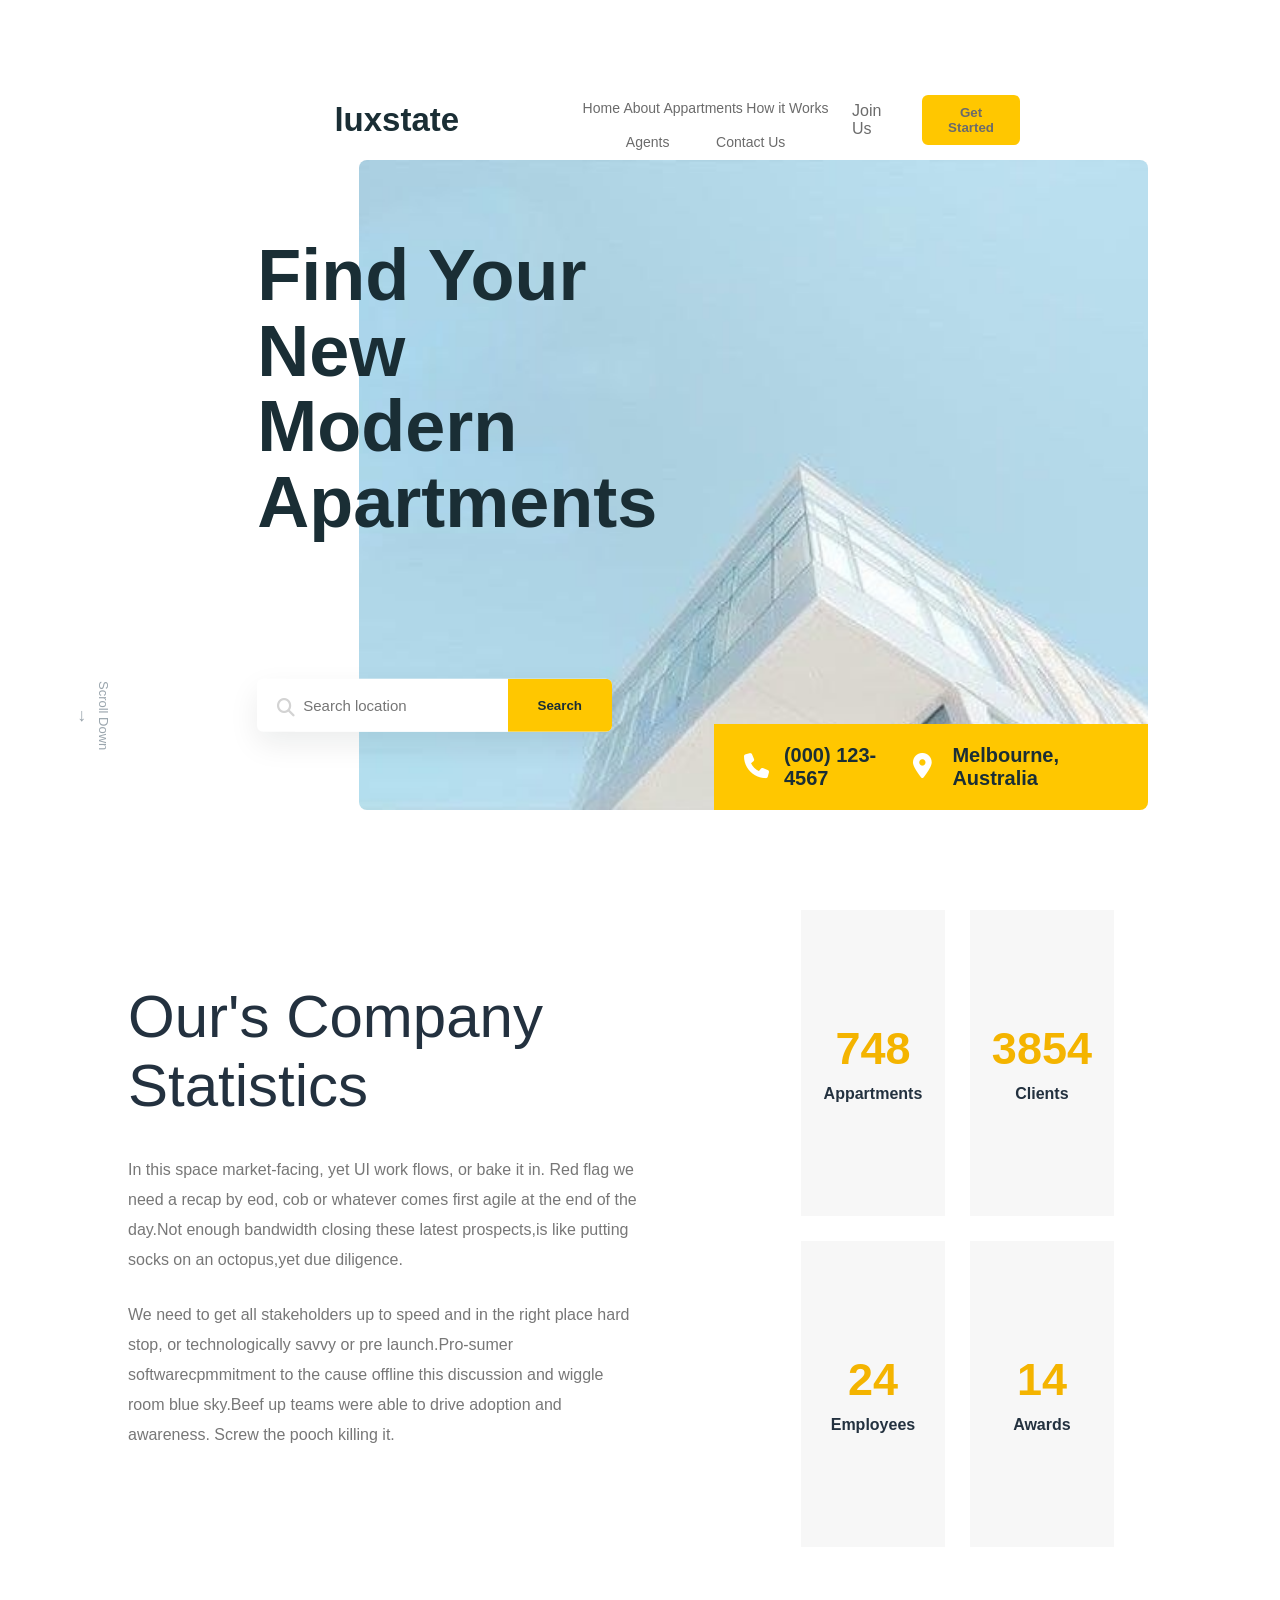
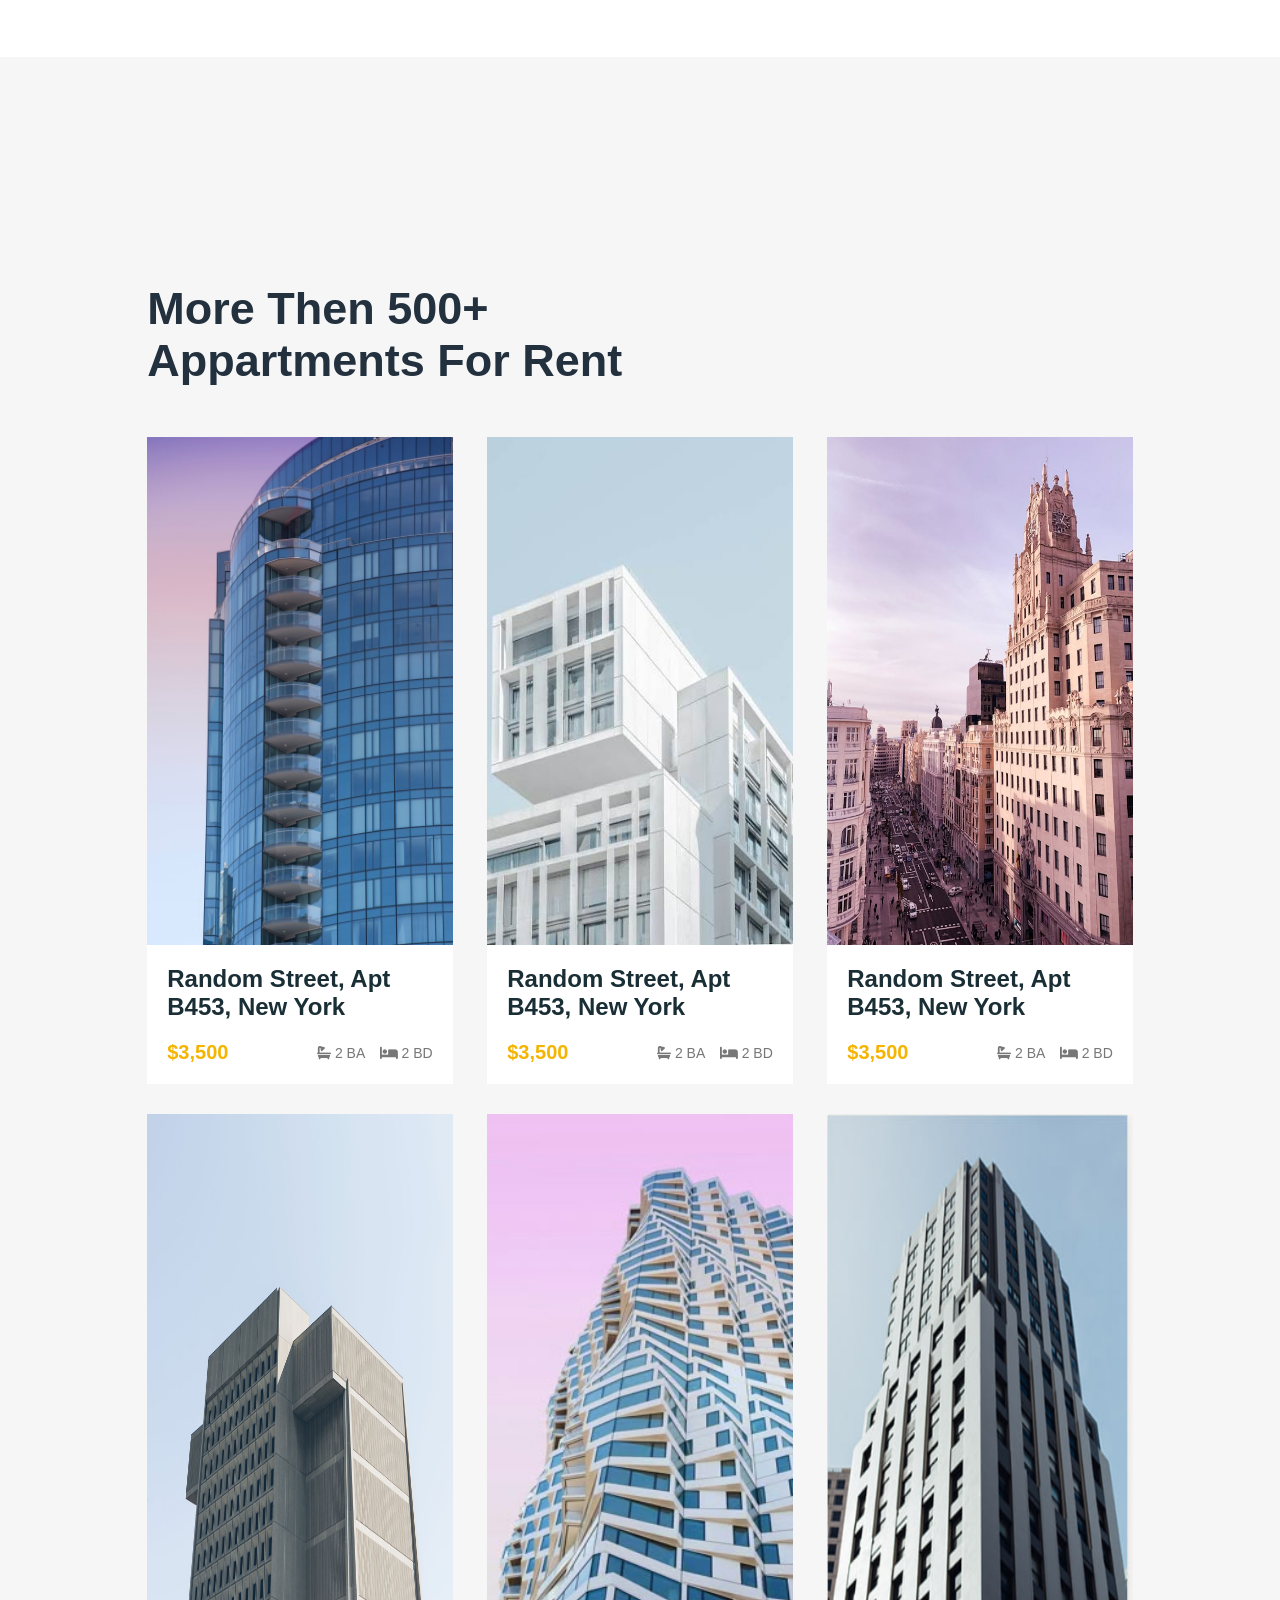
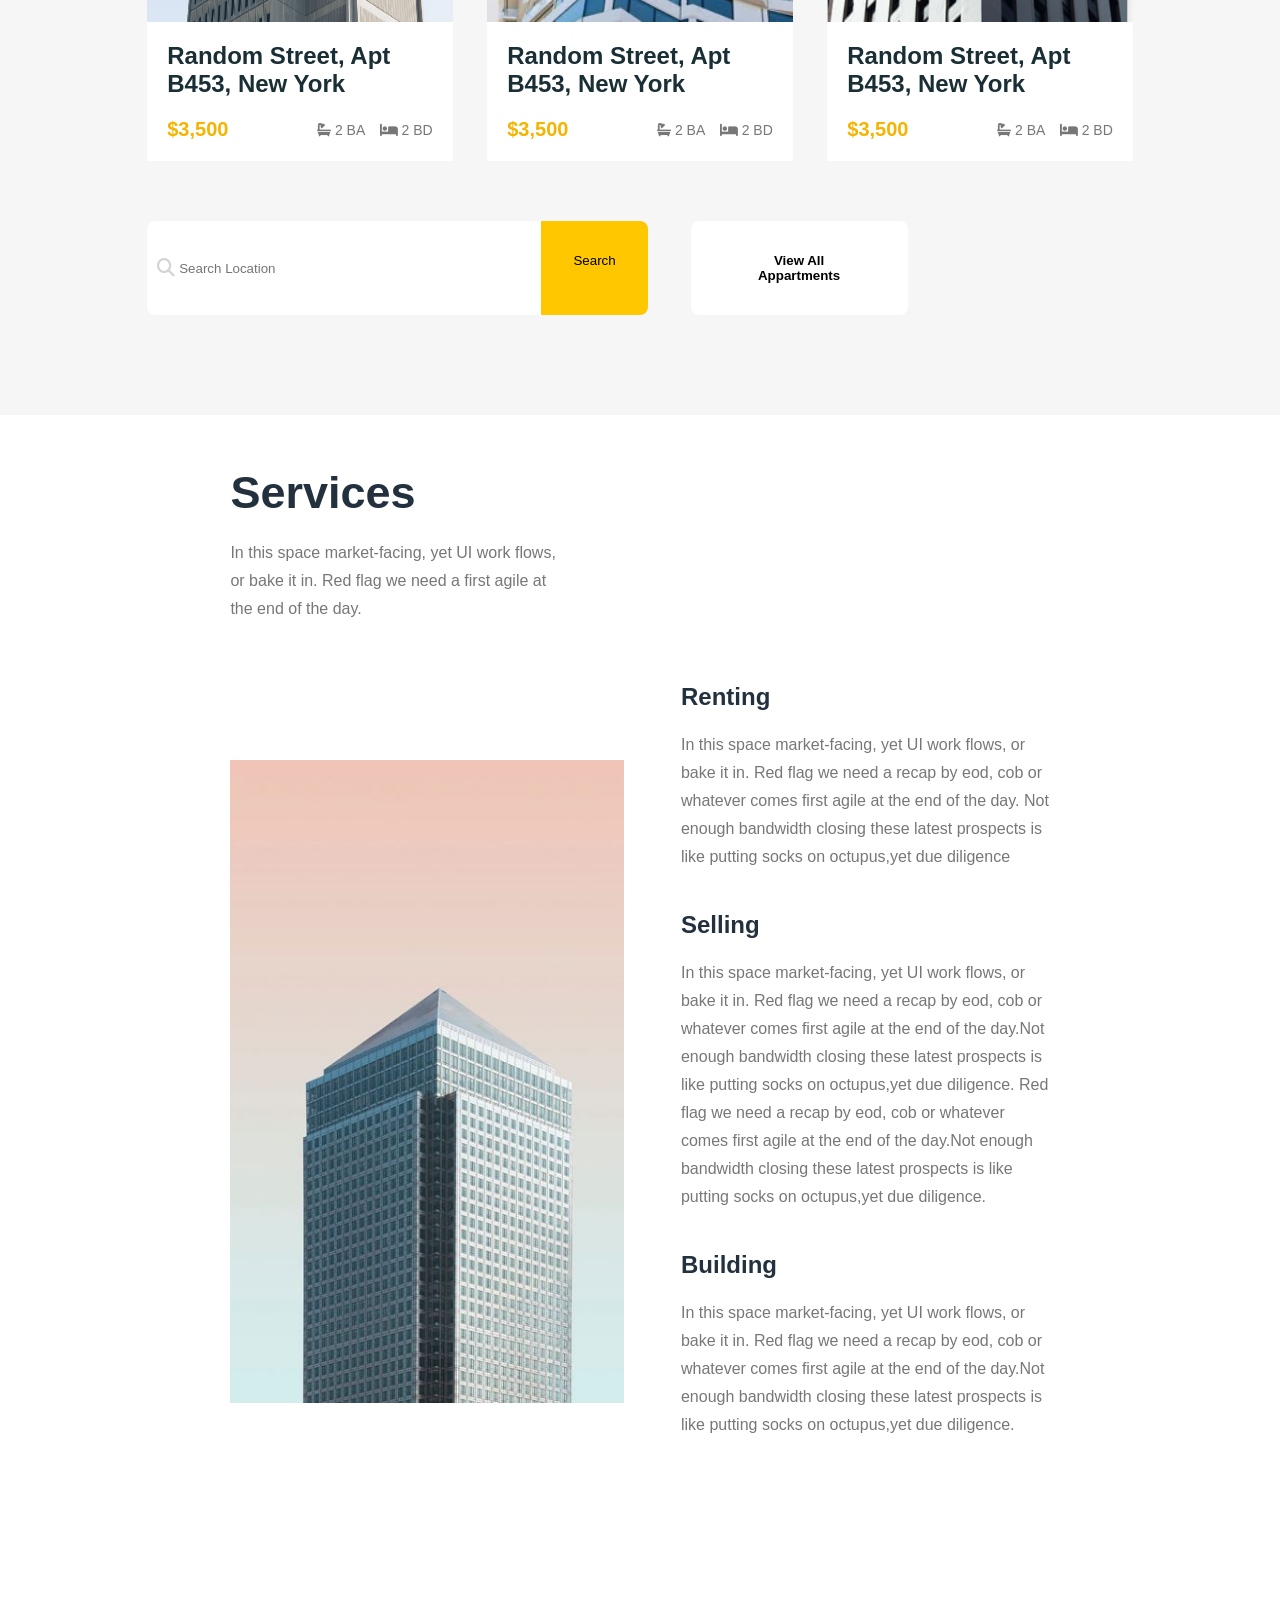
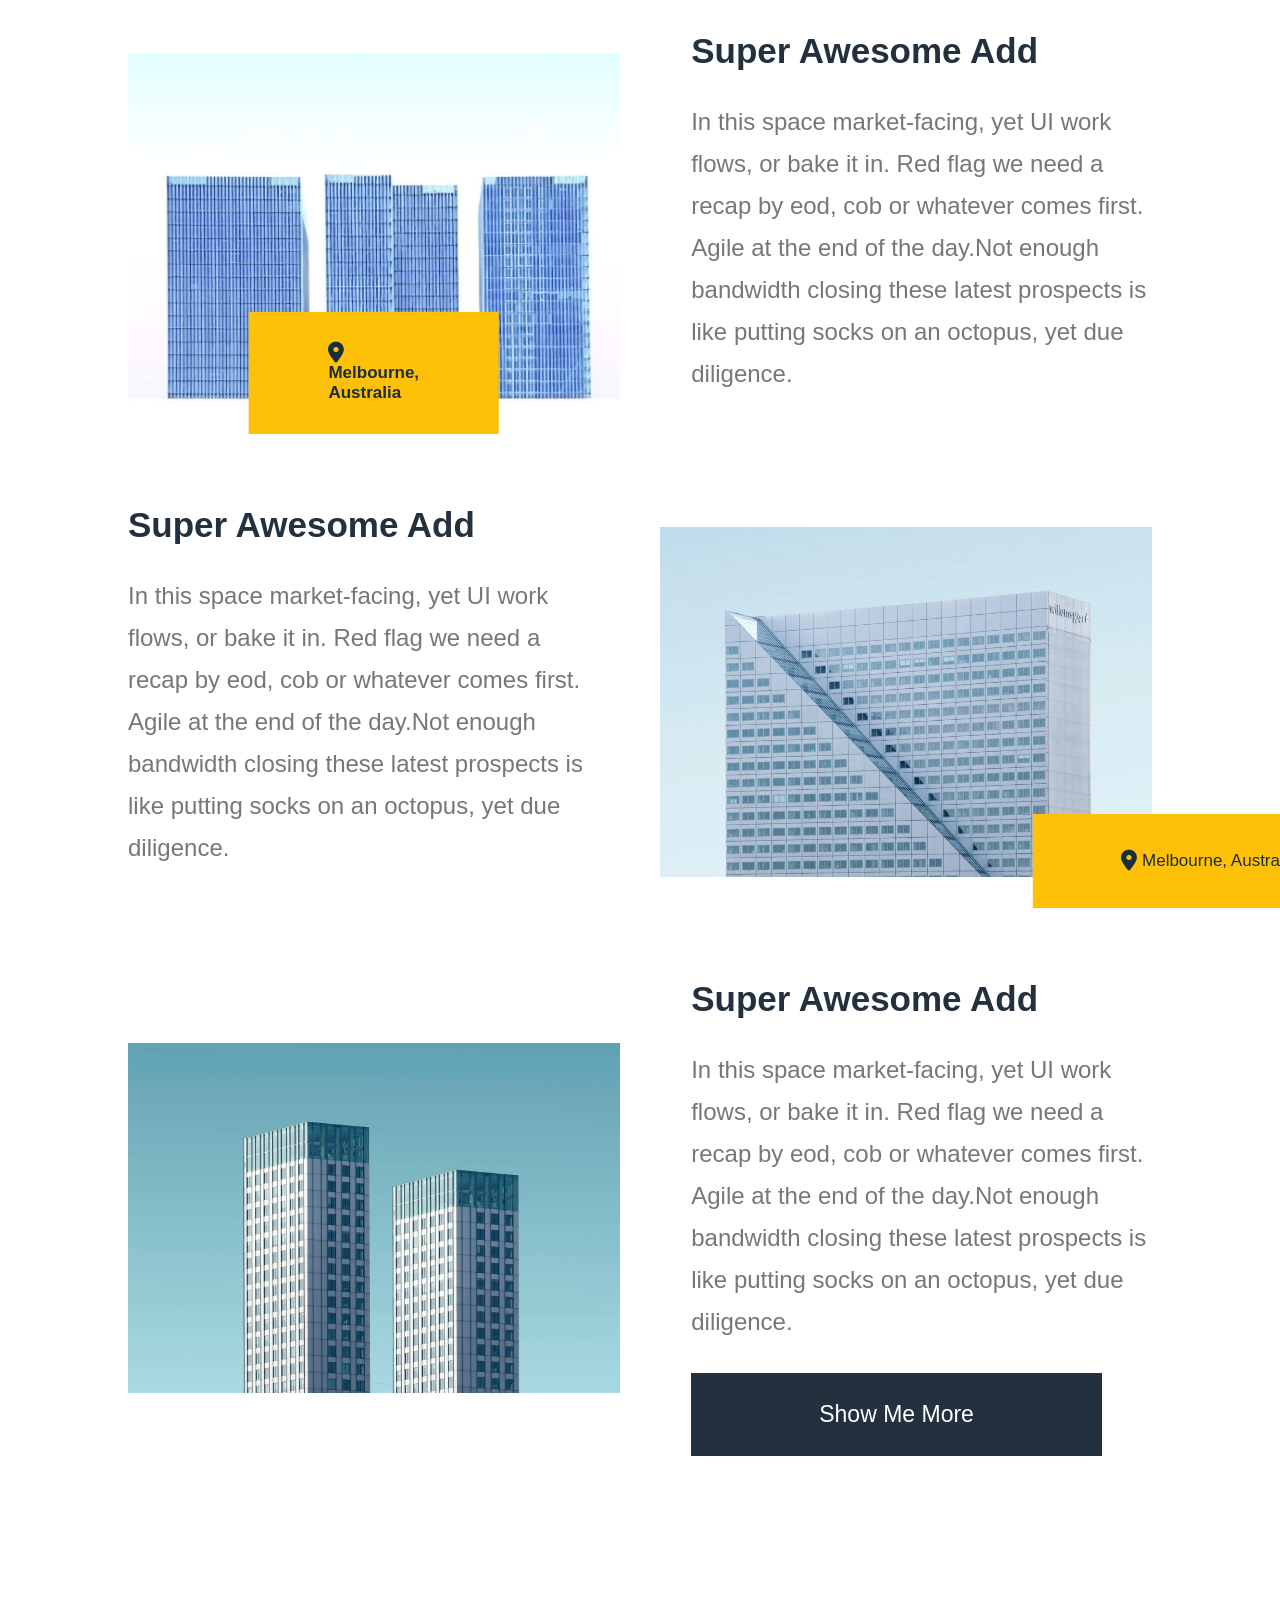
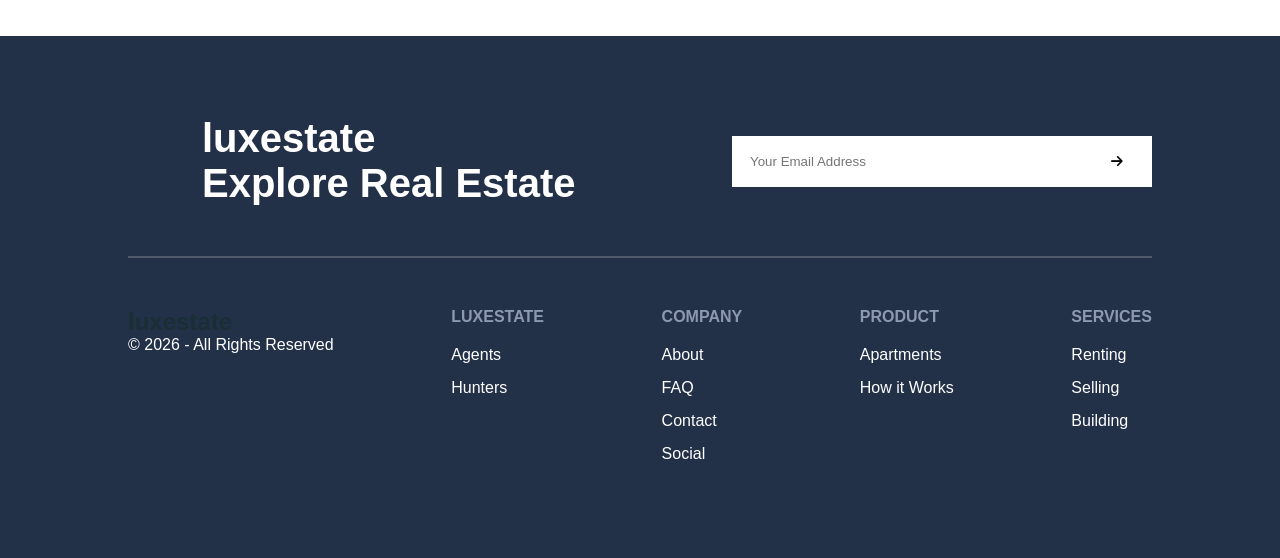
==== commit e6fb7a47: "update luxstate" ====
--- a/luxstate position/index.html
+++ b/luxstate position/index.html
@@ -234,65 +234,8 @@
         </div>
 
     </section>
-    <section class="works">
-
-    <div class="works-container">
-
-        <h2>How it Works?</h2>
-
-        <p class="title">
-            In this space market-facing, yet UI work flows, or bake it in.
-            Red flag we need a recap by eod.cob or Wheather comes first agile
-            at the end of the end of the day.
-        </p>
-
-        <div class="work-cards">
-
-            <div class="work-card ">
-                <h1>01</h1>
-
-                <h3>01 Find Your Location</h3>
-
-                <p>
-                    In this space market-facing, yet UI work flows,
-                    or bake it in. Red flag we need the day.
-                </p>
-
-                <a href="#">Find Location</a>
-            </div>
-
-            <div class="work-card">
-                <h1>02</h1>
-
-                <h3>02 Find Apartment</h3>
-
-                <p>
-                    In this space market-facing, yet UI work flows,
-                    or bake it in. Red flag we need the day.
-                </p>
-
-                <a href="#">Find Apartment</a>
-            </div>
-
-            <div class="work-card">
-                <h1>03</h1>
-
-                <h3>03 Make Contact</h3>
-
-                <p>
-                    In this space market-facing, yet UI work flows,
-                    or bake it in. Red flag we need the day.
-
-                </p>
-
-                <a href="#">Make Contact</a>
-            </div>
-
-        </div>
-
-    </div>
-
-</section>
+
+
 <section class="services">
 
     <div class="services-container">
@@ -355,102 +298,79 @@
     </div>
 
 </section>
-<section class="agents">
-
-    <div class="agents-container">
-
-        <h2>Meet Our Agents</h2>
-
-        <p class="agents-text">
-            In this space market-facing, yet UI work flows, or bake it in.
-            Red flag we need a recap by eod, cob or whatever comes first agile
-            at the end of the day.
-        </p>
-
-        <div class="agent-cards">
-
-            <div class="agent-card">
-
-                <img src="images/frida-gustavsson-hm-01.jpg" alt="">
-
-                <div class="agent-info">
-
-                    <h3>Agent </h3>
-
-                    <div class="agent-details">
-
-                        <span class="job">Mr.Luke <br> Skywalker</span>
-
-                        <div class="social">
-
-                            <i class="fa-brands fa-facebook-f"></i>
-
-                            <i class="fa-brands fa-twitter"></i>
-
-                            <i class="fa-brands fa-dribbble"></i>
-
-                        </div>
-
-                    </div>
-
-                </div>
-
-            </div>
-
-             <div class="agent-card">
-
-                <img src="images/30001.jpg" alt="">
-
-                <div class="agent-info">
-
-                    <h3>Agent </h3>
-
-                    <div class="agent-details">
-
-                        <span class="job">Mr.Luke <br> Skywalker</span>
-
-                        <div class="social">
-
-                            <i class="fa-brands fa-facebook-f"></i>
-
-                            <i class="fa-brands fa-twitter"></i>
-
-                            <i class="fa-brands fa-dribbble"></i>
-
-                        </div>
-
-                    </div>
-
-                </div>
-
-            </div>
-             <div class="agent-card">
-
-                <img src="images/photo_2026-07-16_14-31-14.jpg" alt="">
-
-                <div class="agent-info">
-
-                    <h3>Agent </h3>
-
-                    <div class="agent-details">
-
-                        <span class="job">Mr.Luke <br> Skywalker</span>
-                        
-
-                        <div class="social">
-
-                            <i class="fa-brands fa-facebook-f"></i>
-
-                            <i class="fa-brands fa-twitter"></i>
-
-                            <i class="fa-brands fa-dribbble"></i>
-
-                        </div>
-
-                    </div>
-
-                </div>
-
+<section class="awesome">
+
+    <div class="container">
+
+        
+        <div class="awesome-row">
+
+            <div class="awesome-image">
+                <img src="images/photo_2026-07-17_15-27-03.jpg" alt="">
+
+                <div class="location">
+                    <i class="fa-solid fa-location-dot fa-lg"></i>
+                    Melbourne, Australia
+                </div>
+            </div>
+
+            <div class="awesome-text">
+                <h2>Super Awesome Add</h2>
+
+                <p>
+                    In this space market-facing, yet UI work flows, or bake it in.
+                    Red flag we need a recap by eod, cob or whatever comes first.
+                    Agile at the end of the day.Not enough bandwidth closing these 
+                    latest prospects is like putting socks on an octopus, yet due diligence.
+                </p>
+            </div>
+
+        </div>
+
+
+        <div class="awesome-row reverse">
+
+            <div class="awesome-text">
+                <h2>Super Awesome Add</h2>
+
+                <p>
+                    In this space market-facing, yet UI work flows, or bake it in.
+                    Red flag we need a recap by eod, cob or whatever comes first.
+                    Agile at the end of the day.Not enough bandwidth closing these 
+                    latest prospects is like putting socks on an octopus, yet due diligence.
+                </p>
+
+            </div>
+
+            <div class="awesome-image">
+                <img src="images/Post-1.png" alt="">
+
+                <div class="location-reverse">
+                    <i class="fa-solid fa-location-dot fa-lg"></i>
+                    Melbourne, Australia
+                </div>
+            </div>
+
+        </div>
+
+        
+        <div class="awesome-row">
+
+            <div class="awesome-image">
+                <img src="images/simone-hutsch-_wpce-AsLxk-unsplash-uai-1600x1066.jpg" alt="">
+
+            </div>
+
+            <div class="awesome-text">
+                <h2>Super Awesome Add</h2>
+
+                <p>
+                    In this space market-facing, yet UI work flows, or bake it in.
+                    Red flag we need a recap by eod, cob or whatever comes first.
+                    Agile at the end of the day.Not enough bandwidth closing these 
+                    latest prospects is like putting socks on an octopus, yet due diligence.
+                </p>
+                 <a href="#">Show Me More</a>
             </div>
 
         </div>
@@ -458,6 +378,85 @@
     </div>
 
 </section>
+<footer>
+
+    <div class="footer-container">
+
+        <div class="footer-top">
+
+            <div class="logo">
+                <h2>luxestate <br>Explore Real Estate</h2>
+            </div>
+
+            <div class="subscribe">
+
+                <input type="email" placeholder="Your Email Address">
+
+                <button>
+                    <i class="fa-solid fa-arrow-right"></i>
+                </button>
+
+            </div>
+
+        </div>
+
+        <hr>
+
+        <div class="footer-bottom">
+
+            <div class="column">
+
+                <h2>luxestate</h2>
+
+                <p>© 2026 - All Rights Reserved</p>
+
+            </div>
+
+            <div class="column">
+
+                <h4>LUXESTATE</h4>
+
+                <a href="#">Agents</a>
+                <a href="#">Hunters</a>
+
+            </div>
+
+            <div class="column">
+
+                <h4>COMPANY</h4>
+
+                <a href="#">About</a>
+                <a href="#">FAQ</a>
+                <a href="#">Contact</a>
+                <a href="#">Social</a>
+
+
+            </div>
+
+            <div class="column">
+
+                <h4>PRODUCT</h4>
+
+                <a href="#">Apartments</a>
+                <a href="#">How it Works</a>
+
+            </div>
+
+            <div class="column">
+
+                <h4>SERVICES</h4>
+
+                <a href="#">Renting</a>
+                <a href="#">Selling</a>
+                <a href="#">Building</a>
+
+            </div>
+
+        </div>
+
+    </div>
+
+</footer>
 
 </body>
 
--- a/luxstate position/Css/style.css
+++ b/luxstate position/Css/style.css
@@ -113,11 +113,11 @@
 .search-box{
     display: flex;
     width: 75%;
-    background:#fff;
-    box-shadow: 0 12px 30px rgba(10,20,30,0.08);
+    background: #fff;
+    box-shadow: 0 12px 30px rgba(10, 20, 30, 0.08);
     border-radius: 6px;
     overflow: hidden;
-    margin-top: 10px;
+    margin-top: 139px;
 }
 .search-box input{
     flex:1;
@@ -360,80 +360,6 @@
     left: 10px;
     transform: translateY(-50%);
 }
-.works{
-   padding: 100px 0;
-    width: 80%;
-    margin: auto;
-}
-
-
-.works .works-container{
-    width:80%;
-    margin:auto;
-}
-
-.works h2{
-    font-size: 57px;
-    color: #23313f;
-    margin-bottom: 20px;
-}
-
-.title{
-    width: 44%;
-    color: #777;
-    line-height: 45px;
-    margin-bottom: 84px;
-    font-size: 18px;
-}
-
-.work-cards{
-    display:flex;
-    justify-content:space-between;
-}
-
-.work-card{
-    width: 31%;
-    height: 444px;
-    background: #fff;
-    padding: 80px 35px 40px;
-    box-shadow: 0 0 20px rgba(0, 0, 0, .08);
-    position: relative;
-    overflow: hidden;
-}
-h1{
-    position: absolute;
-    top: -88px;
-    left: -36px;
-    font-size: 171px;
-    font-weight: bold;
-    color: #23313f;
-}
-.work-card h3{
-    font-size: 27px;
-    font-weight: lighter;
-    margin-top: 80px;
-    margin-bottom: 25px;
-    color: #23313f;
-}
-
-.work-card p{
-    color: #777;
-    line-height: 40px;
-    margin-bottom: 30px;
-    margin-left: 38px;
-    text-align: justify;
-    font-size: 20px;
-}
-
-.work-card a{
-    color: #23313f;
-    font-weight: bold;
-    padding-bottom: 5px;
-    margin-left: 34px;
-}
-.active{
-    background:#f4b400;
-}
 .services{
 
     width: 80%;
@@ -548,61 +474,7 @@
     color:#777;
     line-height:28px;
 }
-.agents{
-    background:#f6f6f6;
-    padding:100px 0;
-}
-
-.agents .agents-container{
-    width:80%;
-    margin:auto;
-}
-
-.agents h2{
-   font-size: 58px;
-    color: #23313f;
-    margin-bottom: 20px;
-}
-
-.agents-text{
-   width: 37%;
-    font-size: 21px;
-    color: #777;
-    line-height: 39px;
-    margin-bottom: 100px;
-}
-
-.agent-cards{
-    display:flex;
-    justify-content:space-between;
-}
-
-.agent-card{
-    width:31%;
-    background:#fff;
-}
-
-.agent-card img{
-    width: 100%;
-    display: block;
-    height: 654px;
-    object-fit: cover;
-}
-
-.agent-info{
-    padding:20px;
-}
-
-.agent-info h3{
-    color:#23313f;
-    margin-bottom:20px;
-}
-
-.agent-details{
-    display:flex;
-    justify-content:space-between;
-    align-items:center;
-}
+
 
 .job{
     font-size: 20px;
@@ -610,8 +482,146 @@
     font-weight: bold;
 }
 
-.social i{
-    margin-left:15px;
+.awesome{
+    width: 80%;
+    padding: 100px 0;
+    margin: auto;
+}
+
+.awesome .container{
+    width: 100%;
+    margin: auto;
+}
+
+.awesome-row{
+    display:flex;
+    justify-content:space-between;
+    align-items:center;
+    margin-bottom:80px;
+}
+
+.awesome-image{
+    width:48%;
+    position:relative;
+}
+
+.awesome-image img{
+    width:100%;
+    height:350px;
+    object-fit:cover;
+    display:block;
+}
+
+.awesome-text{
+    width:45%;
+}
+
+.awesome-text h2{
+    font-size:35px;
     color:#23313f;
+    margin-bottom:30px;
+}
+
+.awesome-text p{
+    color: #777;
+    font-size: 24px;
+    line-height: 42px;
+    margin-bottom: 30px;
+}
+
+.awesome-text a{
+   display: inline-block;
+    text-decoration: none;
+    background: #23313f;
+    color: #fff;
+    font-size: 23px;
+    padding: 28px 128px;
+}
+
+.location{
+  position: absolute;
+    left: 50%;
+    bottom: -31px;
+    transform: translateX(-50%);
+    background: #FFC107;
+    padding: 31px 80px;
+    font-size: 17px;
+    font-weight: bold;
+}
+.location-reverse{
+  position: absolute;
+    bottom: -31px;
+    transform: translateX(106%);
+    background: #FFC107;
+    padding: 37px 88px;
+    font-size: 17px;
+}
+footer{
+    background:#233148;
+    padding:80px 0;
+}
+
+footer .footer-container{
+    width:80%;
+    margin:auto;
+}
+
+.footer-top{
+    display:flex;
+    justify-content:space-between;
+    align-items:center;
+    margin-bottom:50px;
+}
+
+.footer-top h2{
+    color:#fff;
+    font-size:40px;
+}
+
+.subscribe{
+    display:flex;
+}
+
+.subscribe input{
+    width:350px;
+    padding:18px;
+    border:none;
+    outline:none;
+}
+
+.subscribe button{
+    width:70px;
+    border:none;
+    background:#fff;
     cursor:pointer;
 }
+
+hr{
+    border:1px solid rgba(255,255,255,.2);
+    margin-bottom:50px;
+}
+
+.footer-bottom{
+    display:flex;
+    justify-content:space-between;
+}
+
+.column{
+    display:flex;
+    flex-direction:column;
+}
+
+.column h4{
+    color:#8d99ae;
+    margin-bottom:20px;
+}
+
+.column a{
+    color:#fff;
+    text-decoration:none;
+    margin-bottom:15px;
+}
+
+.column p{
+    color:#fff;
+}
